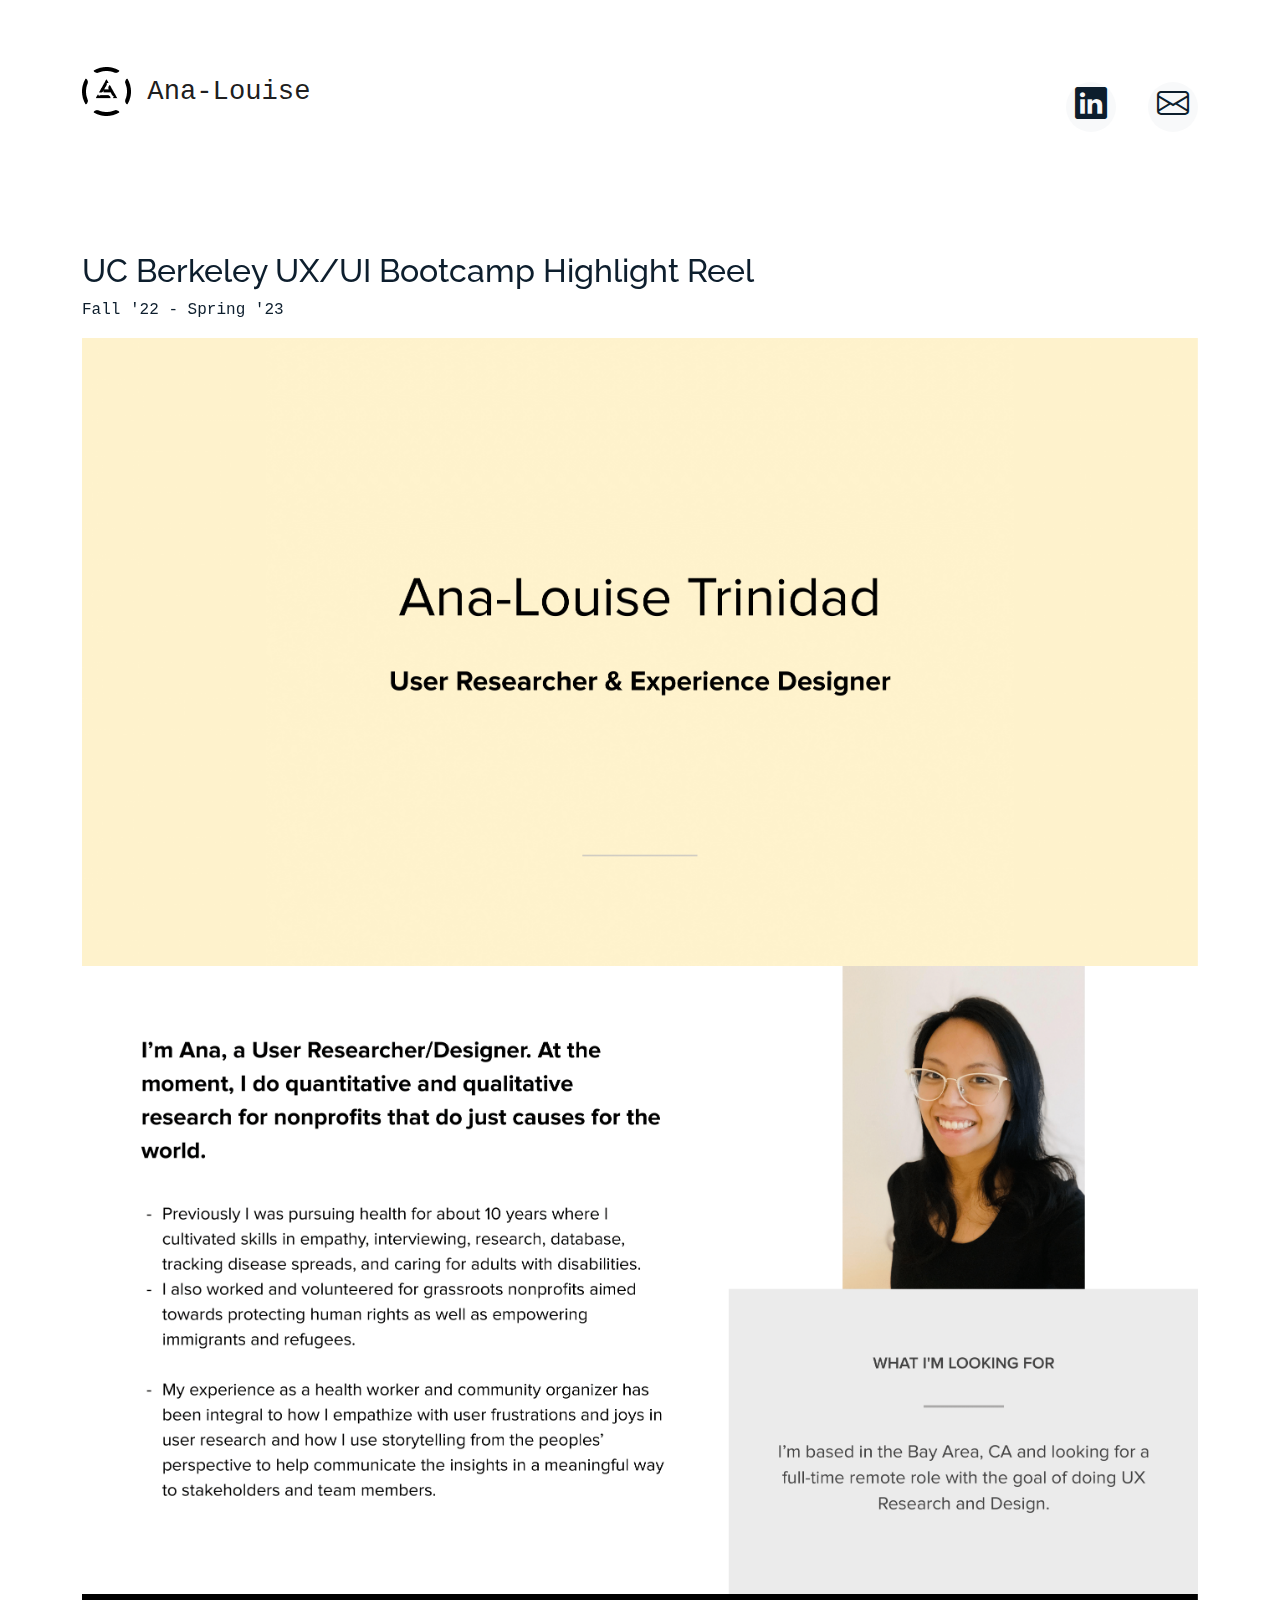
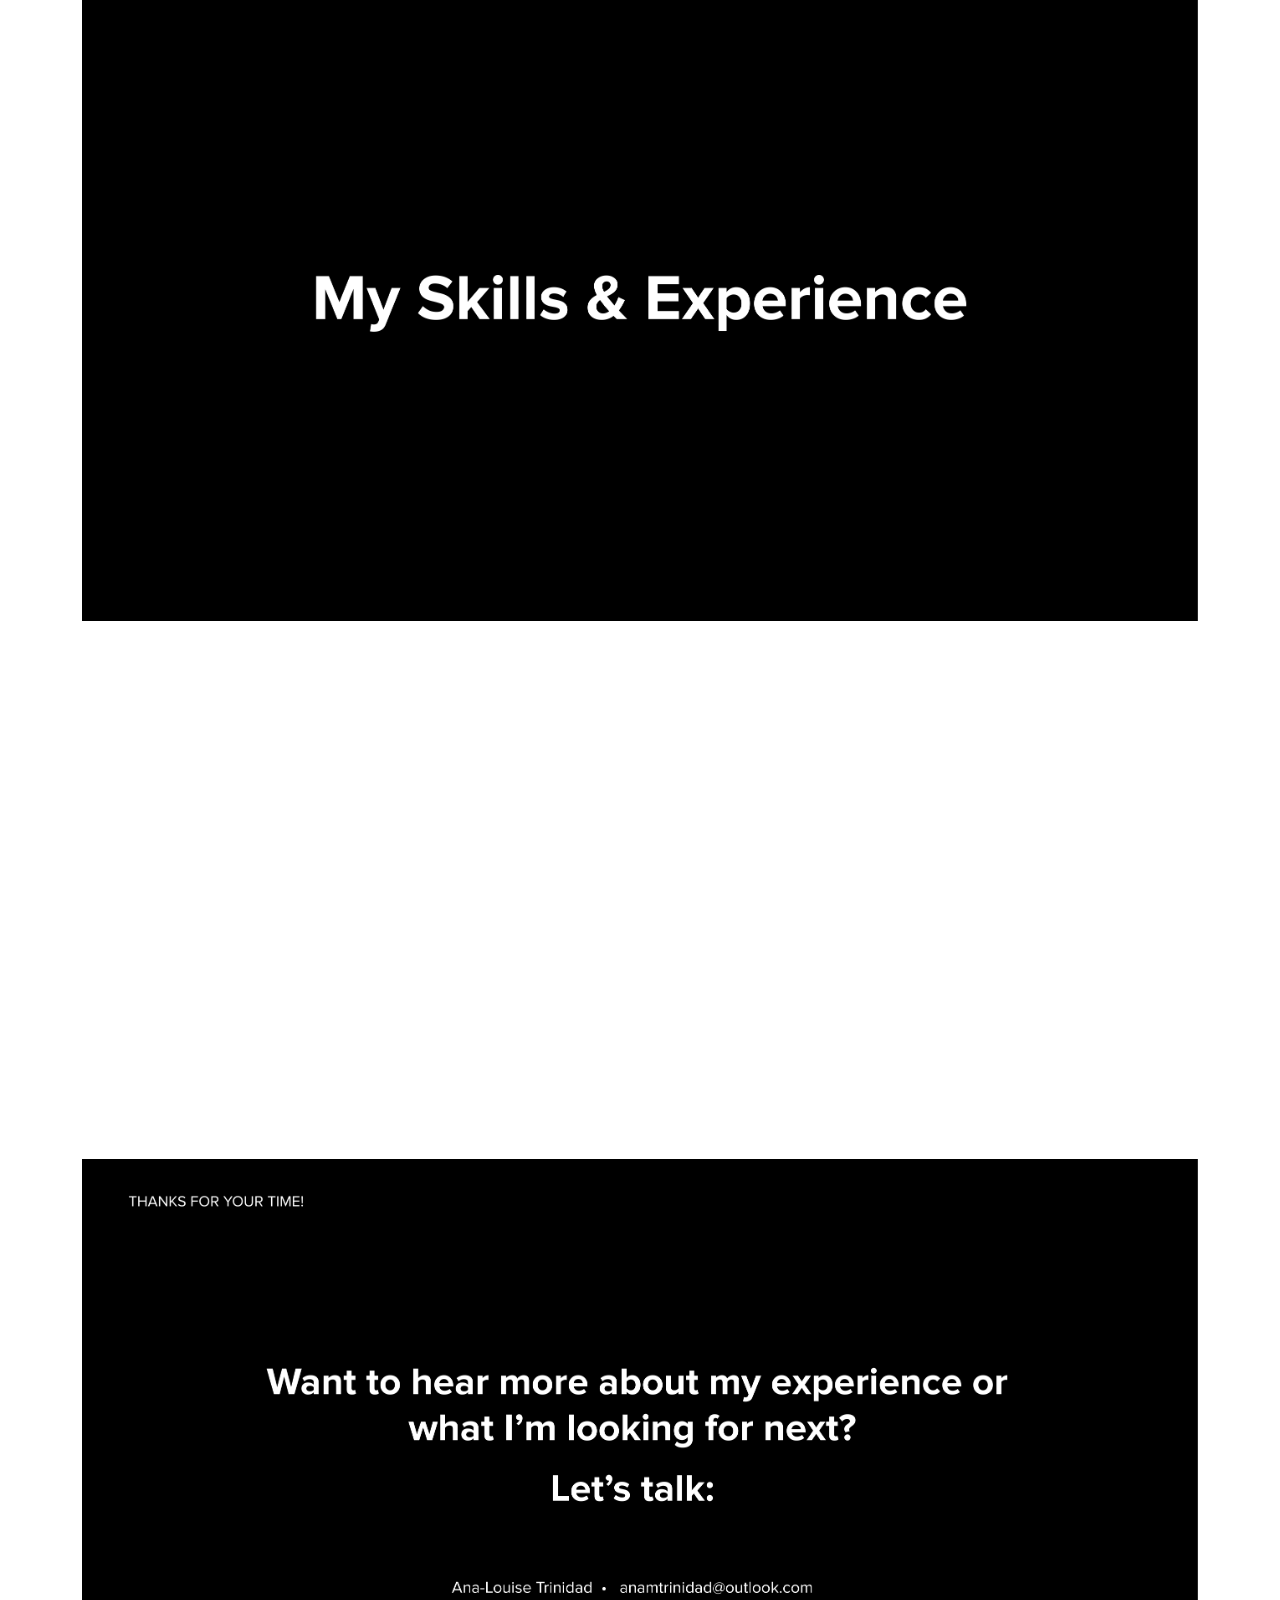
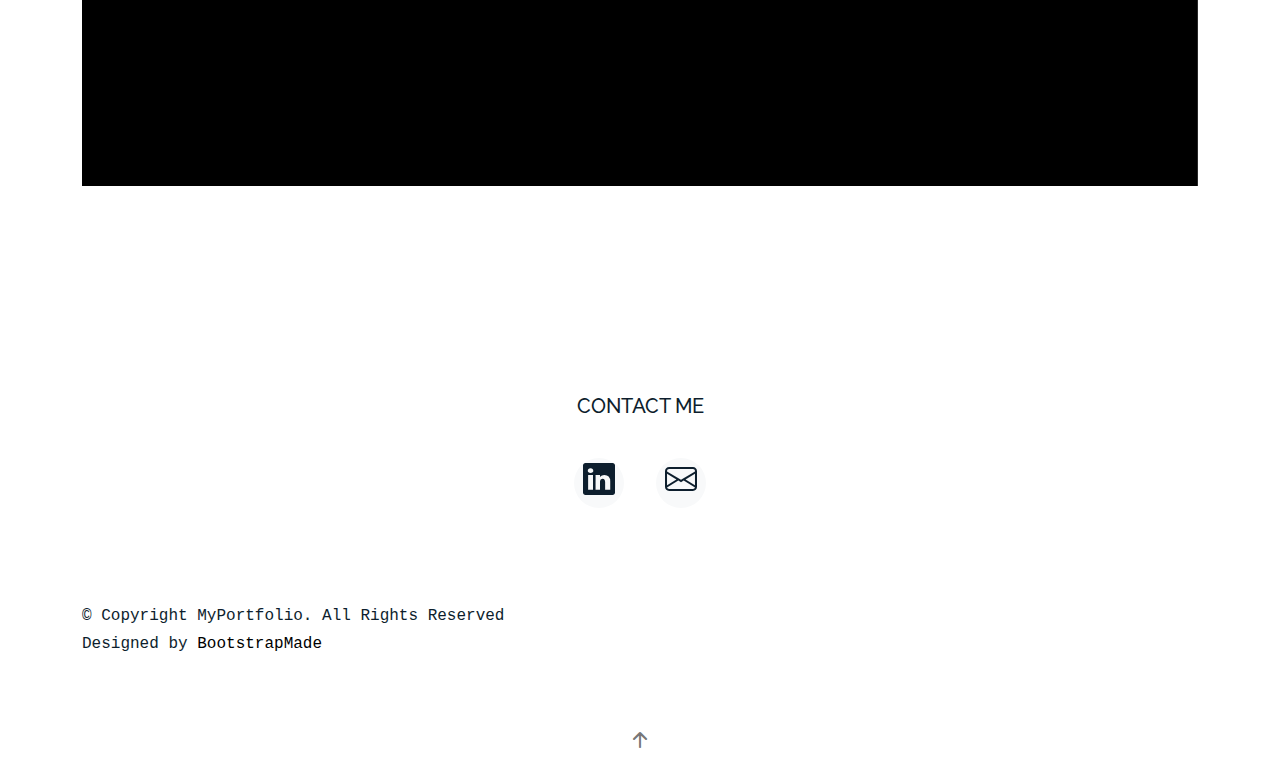
==== fps-cs-page.html @ 71c934a3 "added fps-cs-page" ====
<!DOCTYPE html>
<html lang="en">

<head>
  <meta charset="utf-8">
  <meta content="width=device-width, initial-scale=1.0" name="viewport">

  <title>UC Berkeley UX/UI Bootcamp Highlight Reel</title>
  <meta content="" name="description">
  <meta content="" name="keywords">

  <!-- Favicons -->
  <link href="assets/img/favicon.png" rel="icon">
  <link href="assets/img/apple-touch-icon.png" rel="apple-touch-icon">

  <!-- Google Fonts -->
  <link href="https://fonts.googleapis.com/css?family=https://fonts.googleapis.com/css?family=Inconsolata:400,500,600,700|Raleway:400,400i,500,500i,600,600i,700,700i" rel="stylesheet">

  <!-- Vendor CSS Files -->
  <link href="assets/vendor/aos/aos.css" rel="stylesheet">
  <link href="assets/vendor/bootstrap/css/bootstrap.min.css" rel="stylesheet">
  <link href="assets/vendor/bootstrap-icons/bootstrap-icons.css" rel="stylesheet">
  <link href="assets/vendor/swiper/swiper-bundle.min.css" rel="stylesheet">

  <!-- Template Main CSS File -->
  <link href="assets/css/style.css" rel="stylesheet">

  <!-- =======================================================
  * Template Name: MyPortfolio
  * Updated: Mar 10 2023 with Bootstrap v5.2.3
  * Template URL: https://bootstrapmade.com/myportfolio-bootstrap-portfolio-website-template/
  * Author: BootstrapMade.com
  * License: https://bootstrapmade.com/license/
  ======================================================== -->
</head>

<body>

  <!-- ======= Navbar ======= -->
  <main id="main">
  <nav class="navbar navbar-light custom-navbar">
    <div class="container">
      <a class="navbar-brand" href="index.html"><img src="./assets/img/logo.png" alt="Logo"> Ana-Louise</a>
      <div class="social d-flex justify-content-end">
        <a href="https://www.linkedin.com/in/ana-louise-trinidad/"><span class="bi bi-linkedin"></span></a>
        <a href="mailto:anamtrinidad@outlook.com"><span class="bi bi-envelope"></span></a>
      </div>
      </a>
    </div>
  </nav>
  
      <section class="section">
        <div class="container">
          <div class="row align-items-center">
            <div class="col-md-12" data-aos="fade-up">
              <h2>UC Berkeley UX/UI Bootcamp Highlight Reel</h2>
              <p>Fall '22 - Spring '23</p>
            </div>
          </div>
        </div>
  
        <div class="site-section pb-0">
          <div class="container">
            <div class="row align-items-center">
              <div class="col-md-12" data-aos="fade-up">
                <img src="./assets/img/Portfolio-ucb/[ Highlight Reel ] UX Portfolio-01.png" alt="Resume Page 1" class="img-fluid">
                <img src="./assets/img/Portfolio-ucb/[ Highlight Reel ] UX Portfolio-02.png" alt="Resume Page 2" class="img-fluid">
                <img src="./assets/img/Portfolio-ucb/[ Highlight Reel ] UX Portfolio-03.png" alt="Resume Page 3" class="img-fluid">

                <div class="site-section pb-0">
                    <div class="container">
                      <div class="row align-items-stretch">
                        <div class="col-md-8" data-aos="fade-up">
                          <img src="assets/img/img_1_big.jpg" alt="GIF Demo" class="img-fluid">
                        </div>
                        <div class="col-md-3 ml-auto" data-aos="fade-up" data-aos-delay="100">
                          <div class="sticky-content">
                            <h3 class="h3">Boxed Water</h3>
                            <p class="mb-4"><span class="text-muted">Design</span></p>
            
                            <div class="mb-5">
                              <p>Lorem ipsum dolor sit amet, consectetur adipisicing elit. Dolores illo, id recusandae molestias
                                illum unde pariatur, enim tempora.</p>
            
                            </div>
            
                            <h4 class="h4 mb-3">What I did</h4>
                            <ul class="list-unstyled list-line mb-5">
                              <li>Design</li>
                              <li>HTML5/CSS3</li>
                              <li>CMS</li>
                              <li>Logo</li>
                            </ul>
            
                            <p><a href="#" class="readmore">Visit Website</a></p>
                          </div>
                        </div>
                      </div>
                    </div>

                <img src="./assets/img/Portfolio-ucb/[ Highlight Reel ] UX Portfolio-25.png" alt="Resume Page 25" class="img-fluid">
              </div>

            </div>
          </div>
      </section>

      <!--CONTACT SECTION-->
      <footer>
        <section id="contact">
  
          <div class="contact-header">
            <h5>CONTACT ME</h5>
          </div>
          <div class="social d-flex justify-content-center">
            <a href="https://www.linkedin.com/in/ana-louise-trinidad/"><span class="bi bi-linkedin"></span></a>
            <a href="mailto:anamtrinidad@outlook.com"><span class="bi bi-envelope"></span></a>
          </div>
  
         </section>
         </footer>

<!-- ======= Footer ======= -->
<footer class="footer" role="contentinfo">
  <div class="container">
    <div class="row">
      <div class="col-sm-6">
        <p class="mb-1">&copy; Copyright MyPortfolio. All Rights Reserved</p>
        <div class="credits">
          <!--
          All the links in the footer should remain intact.
          You can delete the links only if you purchased the pro version.
          Licensing information: https://bootstrapmade.com/license/
          Purchase the pro version with working PHP/AJAX contact form: https://bootstrapmade.com/buy/?theme=MyPortfolio
        -->
          Designed by <a href="https://bootstrapmade.com/">BootstrapMade</a>
        </div>
      </div>
    </div>
  </div>
</footer>

<a href="#" class="back-to-top d-flex align-items-center justify-content-center"><i class="bi bi-arrow-up-short"></i></a>

  <!-- Vendor JS Files -->
  <script src="assets/vendor/aos/aos.js"></script>
  <script src="assets/vendor/bootstrap/js/bootstrap.bundle.min.js"></script>
  <script src="assets/vendor/isotope-layout/isotope.pkgd.min.js"></script>
  <script src="assets/vendor/swiper/swiper-bundle.min.js"></script>
  <script src="assets/vendor/php-email-form/validate.js"></script>

  <!-- Template Main JS File -->
  <script src="assets/js/main.js"></script>
</body>

</html>
---- assets/css/style.css ----
/**
* Template Name: MyPortfolio
* Updated: Mar 10 2023 with Bootstrap v5.2.3
* Template URL: https://bootstrapmade.com/myportfolio-bootstrap-portfolio-website-template/
* Author: BootstrapMade.com
* License: https://bootstrapmade.com/license/
*/

/*--------------------------------------------------------------
# General
--------------------------------------------------------------*/
body {
  font-family: "Inconsolata", monospace;
  color: #0d1e2d;
}

a {
  color: #777;
  text-decoration: none;
}

a:hover {
  color: #000;
}

button {
  border: #ABB0B8 solid 2px;
  padding: 0.5rem 1rem;
}

button:hover {
  color: #fff;
  background-color: darkgrey;
  transition: 0.3s;
}

h1,
h2,
h3,
h4,
h5,
h6,
.font-heading {
  font-family: "Raleway", sans-serif;
}

img {
  max-width: 100%;
  height: auto;
}

#profile-photo {
  border-radius: 100%;
  width: auto;
  text-align: center;
  padding: 2rem;
}

.section {
  padding: 7rem 0;
}

.filters a {
  text-decoration: none;
  color: #000;
  display: inline-block;
  padding-left: 10px;
  padding-right: 10px;
  position: relative;
}

.filters a:hover,
.filters a:focus,
.filters a:active {
  text-decoration: none;
}

.filters a:hover:before {
  content: "";
  position: absolute;
  left: 10px;
  right: 10px;
  bottom: 0;
  height: 1px;
  background-color: #000;
}

.filters a.active {
  color: #000;
}

.filters a.active:before {
  content: "";
  position: absolute;
  left: 10px;
  right: 10px;
  bottom: 0;
  height: 1px;
  background-color: #000;
}

.item {
  border: none;
  margin-bottom: 30px;
}

.item .item-wrap {
  display: block;
  position: relative;
  overflow: hidden;
}

.item .item-wrap:after {
  z-index: 2;
  position: absolute;
  content: "";
  top: 0;
  left: 0;
  right: 0;
  bottom: 0;
  background: rgba(0, 0, 0, 0.4);
  visibility: hidden;
  opacity: 0;
  transition: 0.3s all ease-in-out;
}

.item .item-wrap img {
  transition: 0.3s transform ease;
  transform: scale(1);
}

.item .item-wrap>.work-info {
  position: absolute;
  top: 50%;
  width: 100%;
  text-align: center;
  z-index: 3;
  transform: translateY(-50%);
  color: #fff;
  opacity: 0;
  visibility: hidden;
  margin-top: 20px;
  transition: 0.3s all ease;
}

.item .item-wrap>.work-info h3 {
  font-size: 20px;
  margin-bottom: 0;
}

.item .item-wrap>.work-info span {
  font-size: 14px;
  text-transform: uppercase;
  letter-spacing: 0.2rem;
}

.item .item-wrap:hover {
  text-decoration: none;
}

.item .item-wrap:hover img {
  transform: scale(1.05);
}

.item .item-wrap:hover:after {
  opacity: 1;
  visibility: visible;
}

.item .item-wrap:hover .work-info {
  margin-top: 0px;
  opacity: 1;
  visibility: visible;
}

.testimonial-wrap {
  padding: 50px 50px 80px 50px;
  background: #eceff2;
}

.testimonial-wrap .testimonial {
  text-align: center;
  max-width: 500px;
  margin: 0 auto;
}

.testimonial-wrap .testimonial img {
  border-radius: 50%;
  width: 120px;
  margin: 0 auto 30px auto;
}

.testimonial-wrap .testimonial blockquote p {
  font-size: 20px;
}

.h3 {
  font-size: 20px;
}

.h4 {
  font-size: 16px;
}

.heading {
  font-size: 28px;
}

.readmore {
  display: inline-block;
  border: 1px solid #000;
  padding: 10px 15px;
  font-size: 12px;
  text-transform: uppercase;
  color: #000;
  transition: 0.2s all ease;
  font-weight: 700;
}

.readmore:active,
.readmore:focus,
.readmore:hover {
  outline: none;
}

.readmore:hover {
  color: #fff;
  text-decoration: none;
  background: #000;
}

.testimonials-slider .swiper-pagination {
  margin-top: -60px;
  position: relative;
}

.testimonials-slider .swiper-pagination .swiper-pagination-bullet {
  width: 12px;
  height: 12px;
  background-color: rgba(13, 30, 45, 0.3);
  opacity: 1;
}

.testimonials-slider .swiper-pagination .swiper-pagination-bullet-active {
  background-color: rgba(13, 30, 45, 0.6);
}

.sticky-content {
  position: sticky;
  position: -webkit-sticky;
  top: 0;
  /* required */
}

.list-line li {
  margin-bottom: 10px;
  position: relative;
  padding-left: 30px;
}

.list-line li:before {
  content: "";
  position: absolute;
  left: 0;
  top: 0.7rem;
  width: 10px;
  height: 2px;
  background: #000;
}

.form-control {
  border-radius: 0;
  background: #f8f9fa;
  border: 1px solid transparent;
  padding-top: 10px !important;
  padding-bottom: 10px !important;
}

.form-control:active,
.form-control:focus {
  background: #eff1f4;
  outline: none;
  box-shadow: none;
  border: 1px solid transparent;
}

.custom-progress {
  height: 7px;
  border-radius: 0;
}

.custom-progress .progress-bar {
  background: #000;
}

/* Services */
.services i {
  font-size: 40px;
}

.services h4 {
  padding-top: 10px;
}

/* Contact Form */
.php-email-form .error-message {
  display: none;
  color: #fff;
  background: #ed3c0d;
  text-align: left;
  padding: 15px;
  font-weight: 600;
}

.php-email-form .error-message br+br {
  margin-top: 25px;
}

.php-email-form .sent-message {
  display: none;
  color: #fff;
  background: #18d26e;
  text-align: center;
  padding: 15px;
  font-weight: 600;
}

.php-email-form .loading {
  display: none;
  background: #fff;
  text-align: center;
  padding: 15px;
}

.php-email-form .loading:before {
  content: "";
  display: inline-block;
  border-radius: 50%;
  width: 24px;
  height: 24px;
  margin: 0 10px -6px 0;
  border: 3px solid #18d26e;
  border-top-color: #eee;
  animation: animate-loading 1s linear infinite;
}

@keyframes animate-loading {
  0% {
    transform: rotate(0deg);
  }

  100% {
    transform: rotate(360deg);
  }
}

/*--------------------------------------------------------------
# Header
--------------------------------------------------------------*/
/* Custom Navmenu */
.custom-navmenu {
  background: #0d1e2d;
}

.custom-navmenu .custom-menu,
.custom-navmenu .custom-menu li {
  padding: 0;
  margin: 0;
  list-style: none;
}

.custom-navmenu .custom-menu li {
  margin-bottom: 0;
  font-size: 20px;
}

.custom-navmenu .custom-menu li a {
  color: #fff;
  padding: 10px 0 !important;
}

.custom-navmenu .custom-menu li a:hover {
  text-decoration: none;
}

.custom-navmenu .custom-menu li.active a {
  text-decoration: underline;
}

.custom-navmenu h3 {
  font-size: 20px;
  color: #fff;
}

.custom-navmenu p {
  color: rgba(255, 255, 255, 0.6);
}

.custom-navmenu a {
  color: rgba(255, 255, 255, 0.7);
}

.custom-navmenu a:hover {
  color: #fff;
}

/* Custom Navbar */
.custom-navbar {
  padding-top: 50px;
  width: 100%;
}

@media (max-width: 780px) {
  .custom-navbar>.container {
    padding-right: 0;
    padding-left: 0;
  }
}

.custom-navbar .navbar-brand {
  font-size: 1.7rem;
}

/* Burger */
.burger {
  width: 28px;
  height: 32px;
  cursor: pointer;
  position: relative;
}

.burger:before,
.burger span,
.burger:after {
  width: 100%;
  height: 2px;
  display: block;
  background: #000;
  border-radius: 2px;
  position: absolute;
  opacity: 1;
}

.burger:before,
.burger:after {
  transition: top 0.35s cubic-bezier(0.23, 1, 0.32, 1), transform 0.35s cubic-bezier(0.23, 1, 0.32, 1), opacity 0.35s cubic-bezier(0.23, 1, 0.32, 1), background-color 1.15s cubic-bezier(0.86, 0, 0.07, 1);
  -webkit-transition: top 0.35s cubic-bezier(0.23, 1, 0.32, 1), -webkit-transform 0.35s cubic-bezier(0.23, 1, 0.32, 1), opacity 0.35s cubic-bezier(0.23, 1, 0.32, 1), background-color 1.15s cubic-bezier(0.86, 0, 0.07, 1);
  content: "";
}

.burger:before {
  top: 4px;
}

.burger span {
  top: 15px;
}

.burger:after {
  top: 26px;
}

/* Hover */
.burger:hover:before {
  top: 7px;
}

.burger:hover:after {
  top: 23px;
}

/* Click */
.burger.active span {
  opacity: 0;
}

.burger.active:before,
.burger.active:after {
  top: 40%;
}

.burger.active:before {
  transform: rotate(45deg);
}

.burger.active:after {
  transform: rotate(-45deg);
}

.burger:focus {
  outline: none;
}

/*--------------------------------------------------------------
# Footer
--------------------------------------------------------------*/
.footer {
  padding: 0 0 4rem 0;
}

.footer a {
  color: #000;
}

#contact {
  padding: 6rem 0;
}

.contact-header {
  display: flex;
  justify-content: center;
}

.social {
  gap: 2rem;
  padding-top: 2rem;
  font-size: x-large;
}

.social a {
  display: inline-block;
  width: 50px;
  height: 50px;
  border-radius: 50%;
  background: #f8f9fa;
  position: relative;
  text-align: center;
  color: #0d1e2d;
}

.social a span {
  display: inline-block;
  left: 50%;
  position: absolute;
  top: 50%;
  transform: translate(-50%, -50%);
}

.social a:hover {
  color: #fff;
  background-color: #0d1e2d;
  transition: 0.3s;
}

.bi {
  font-size: xx-large;
}
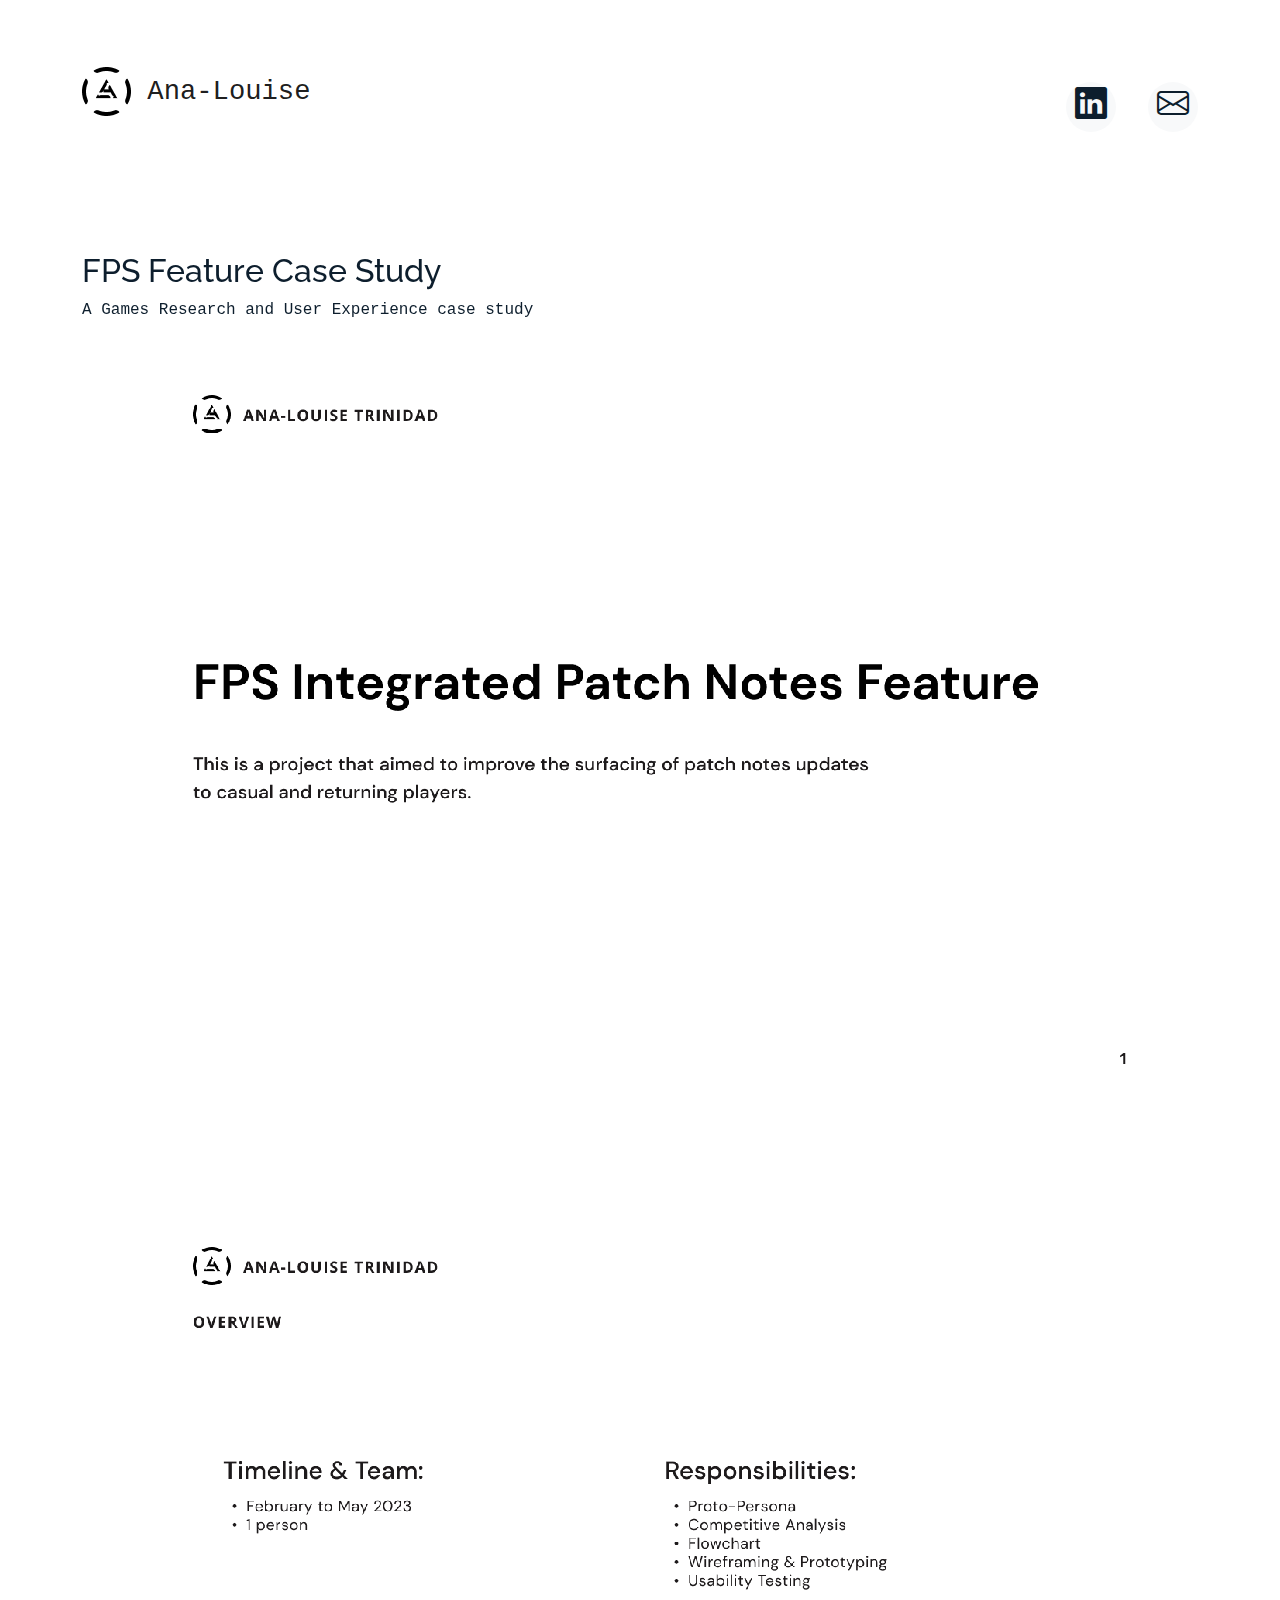
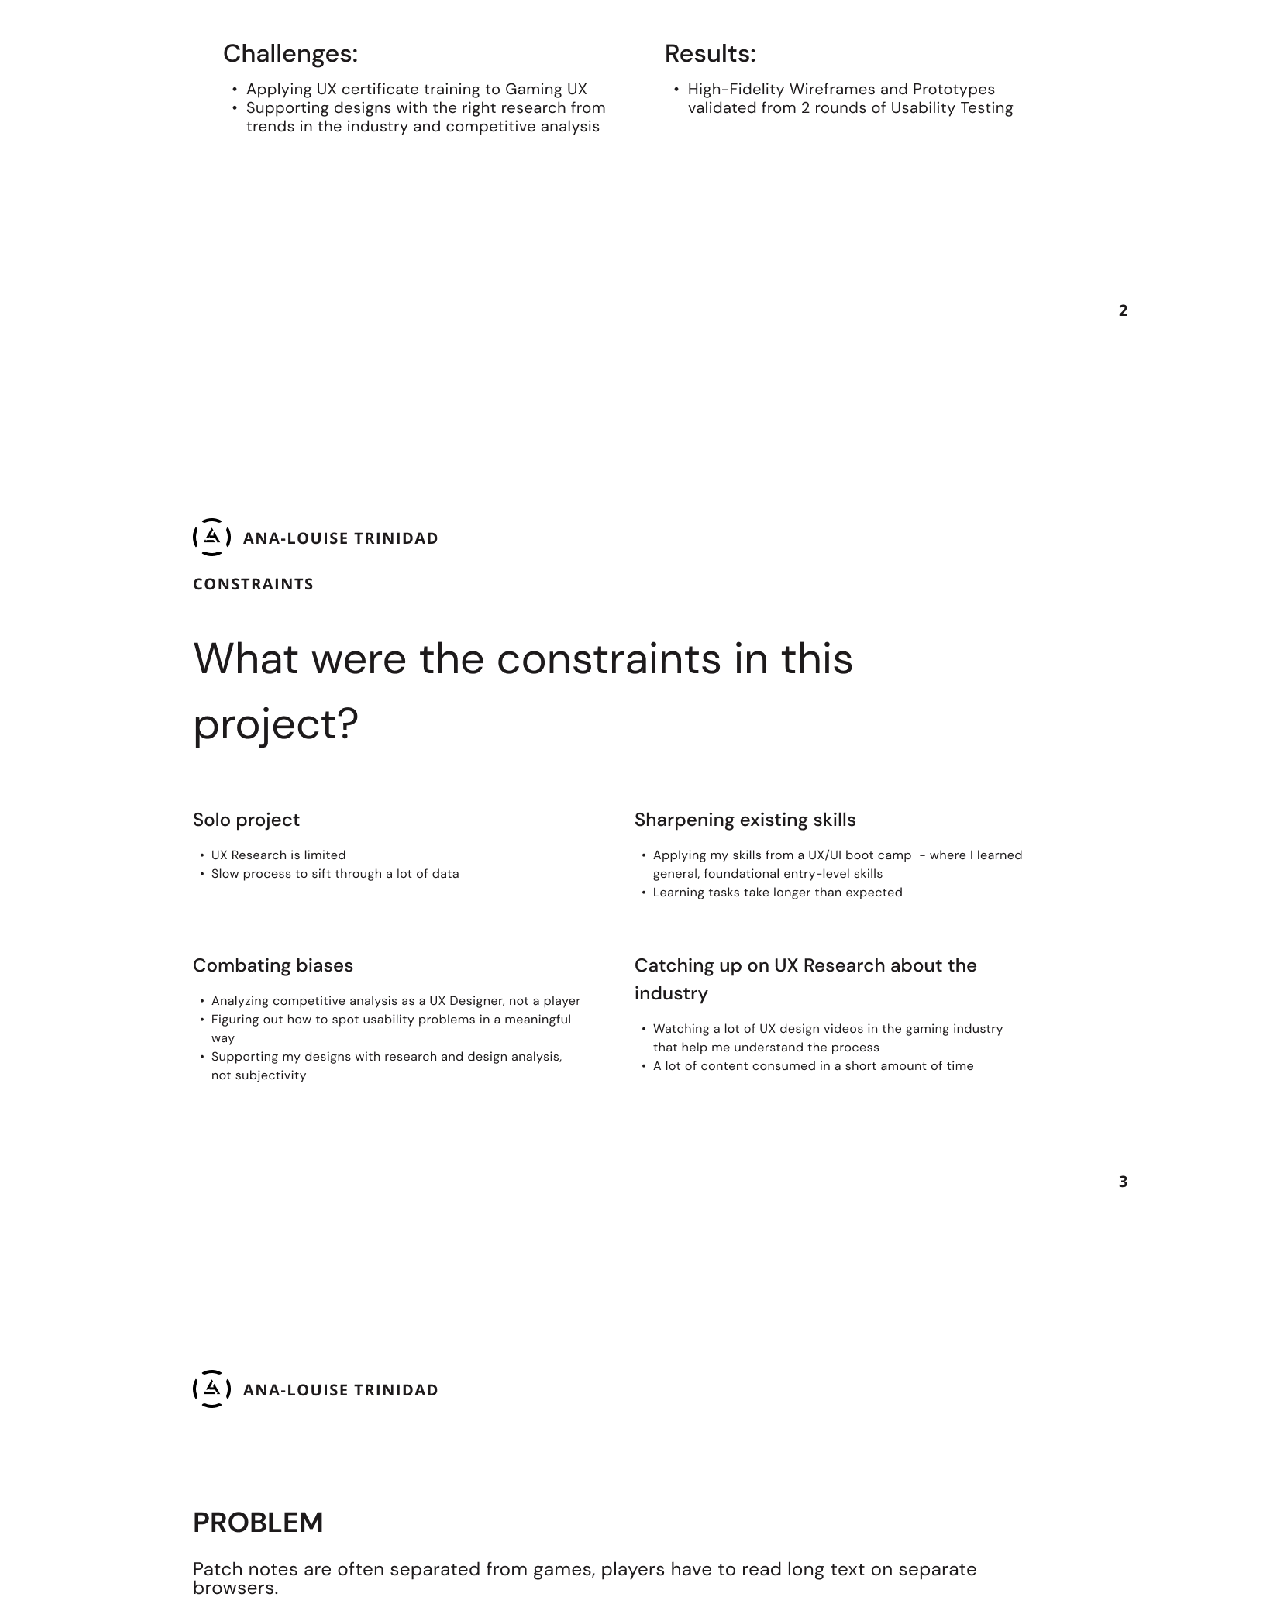
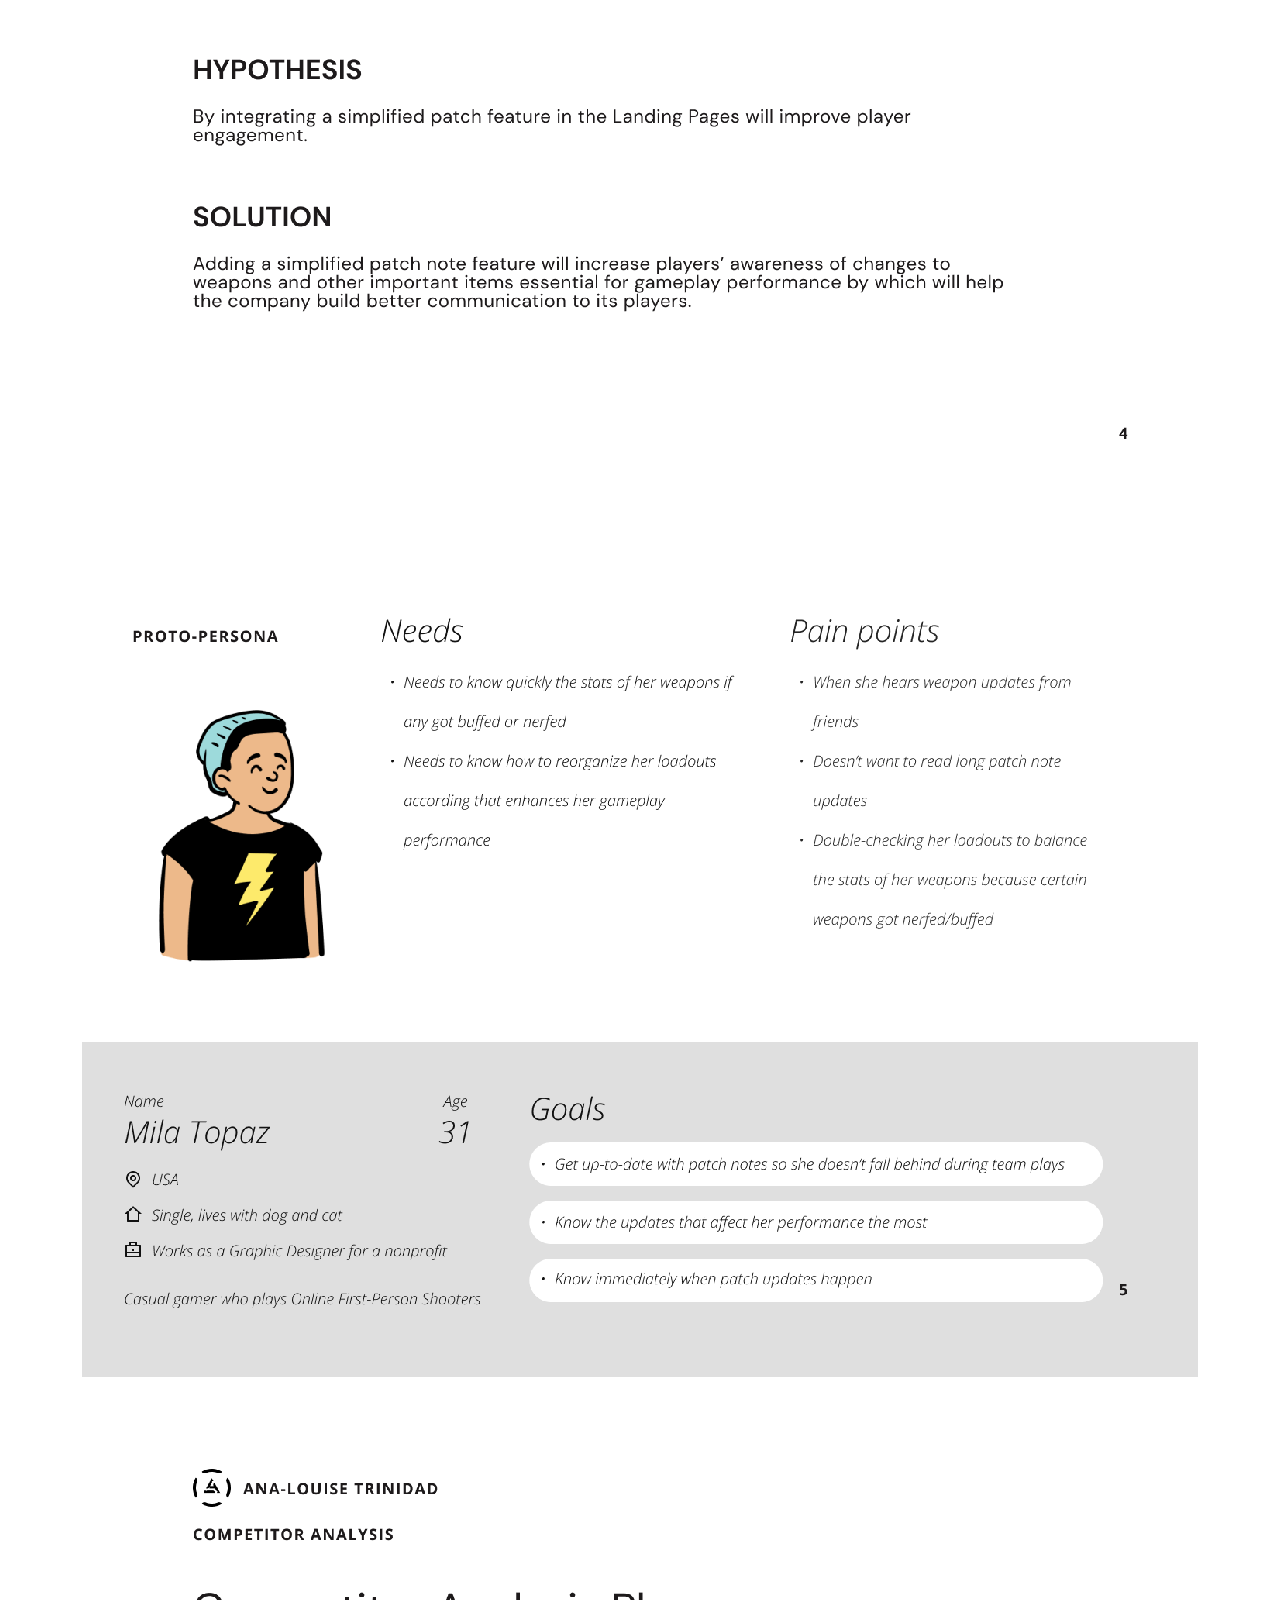
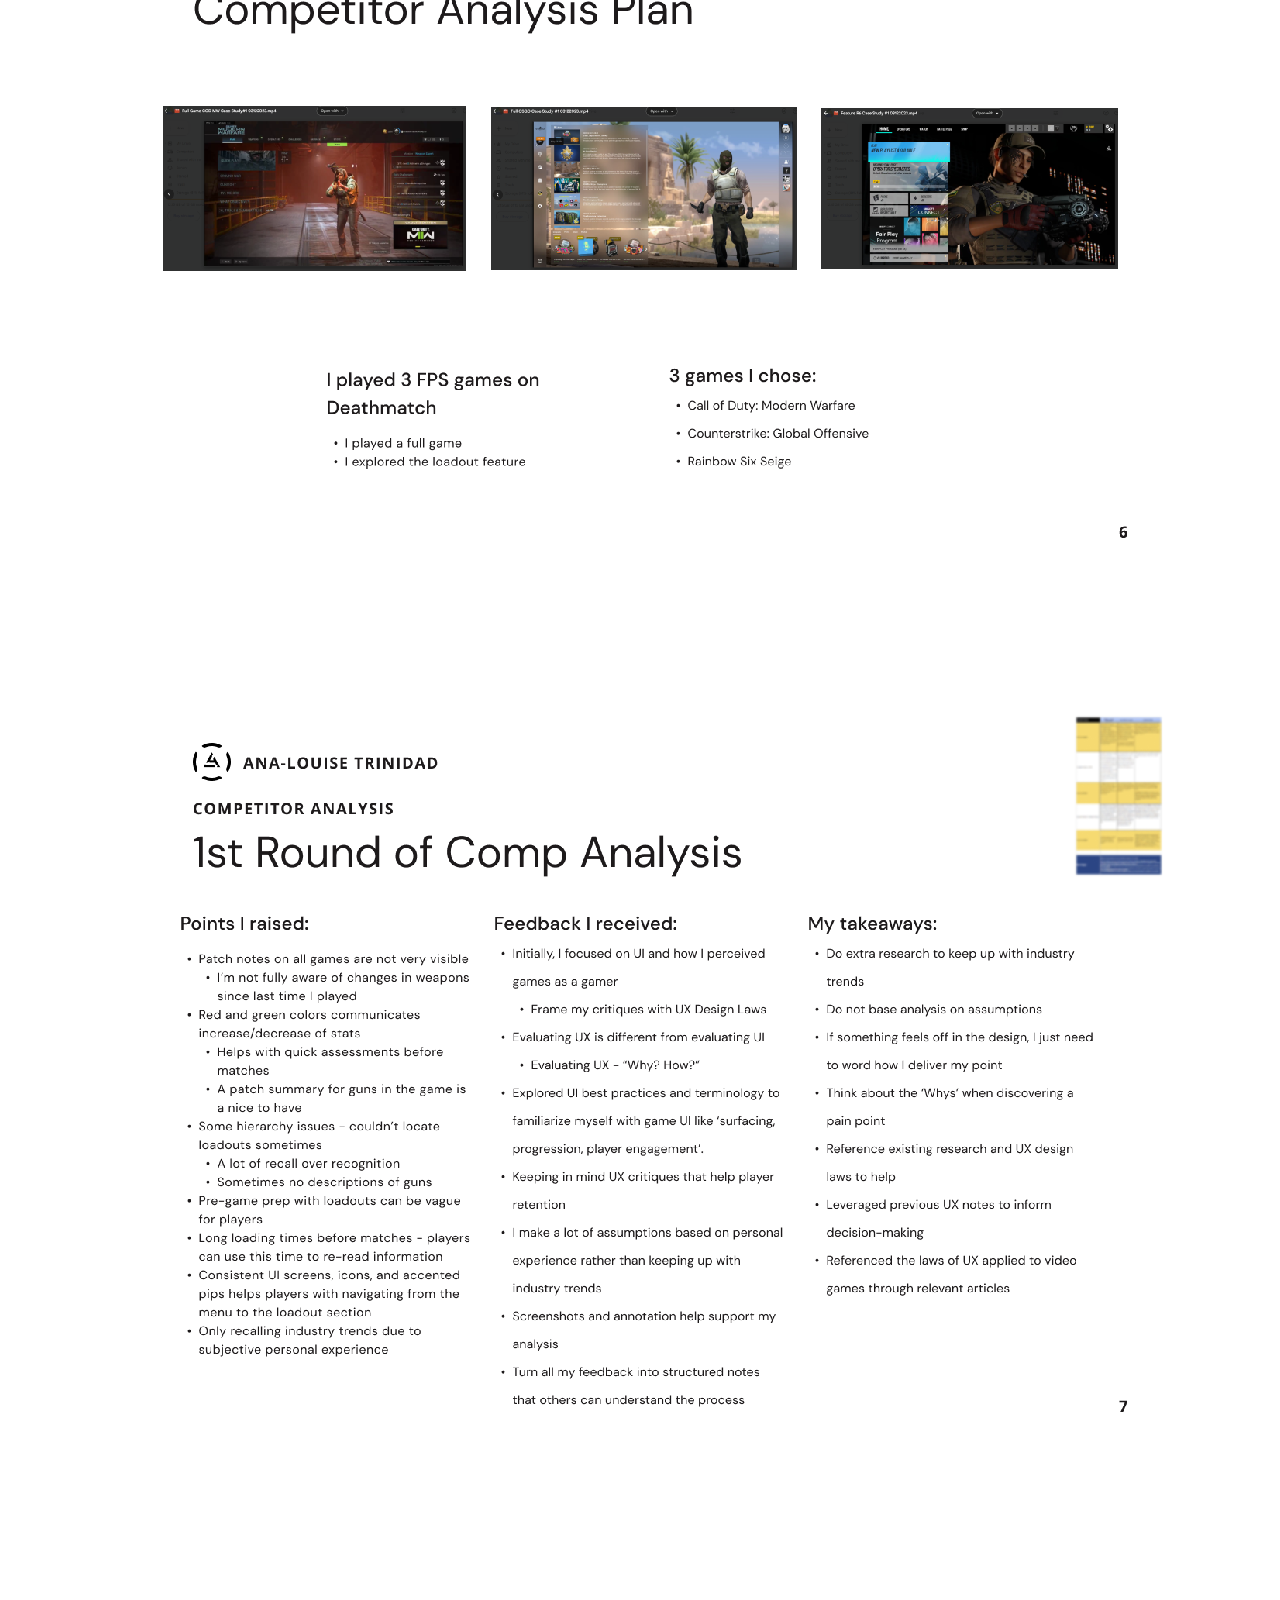
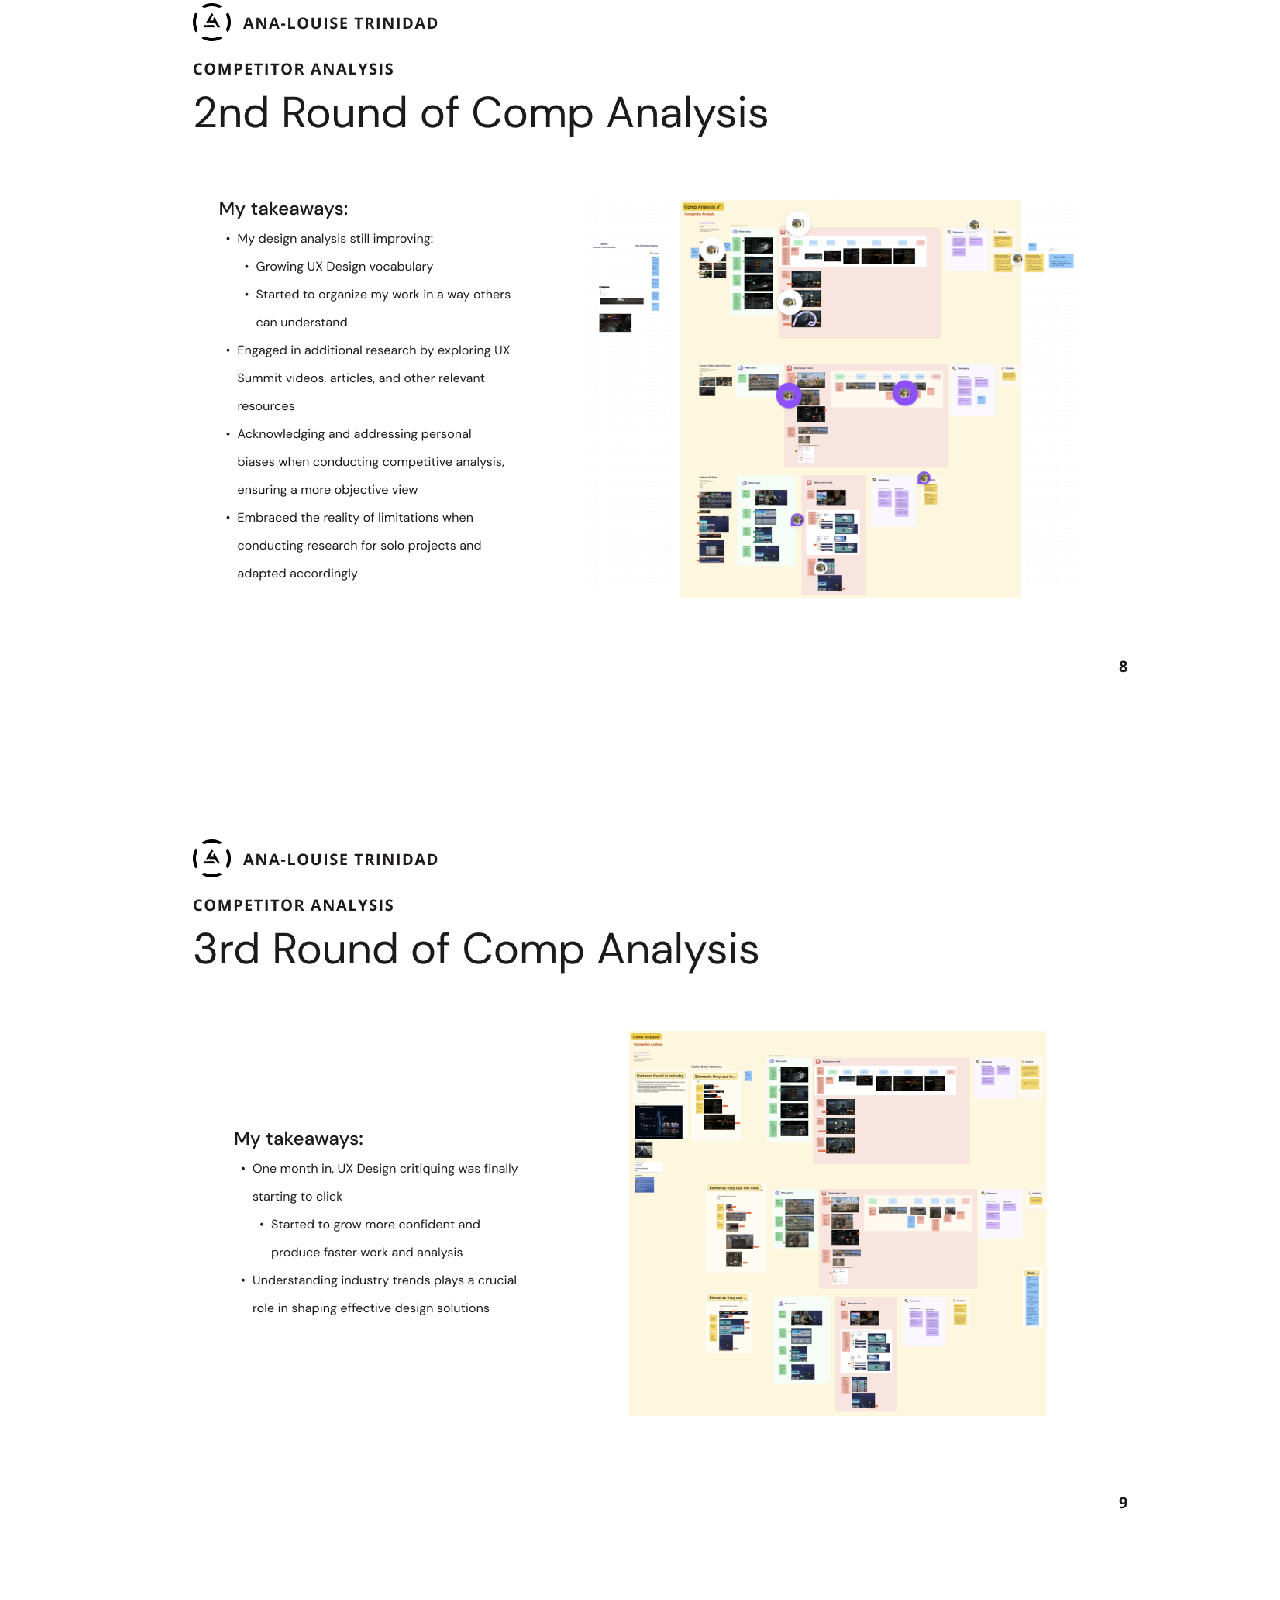
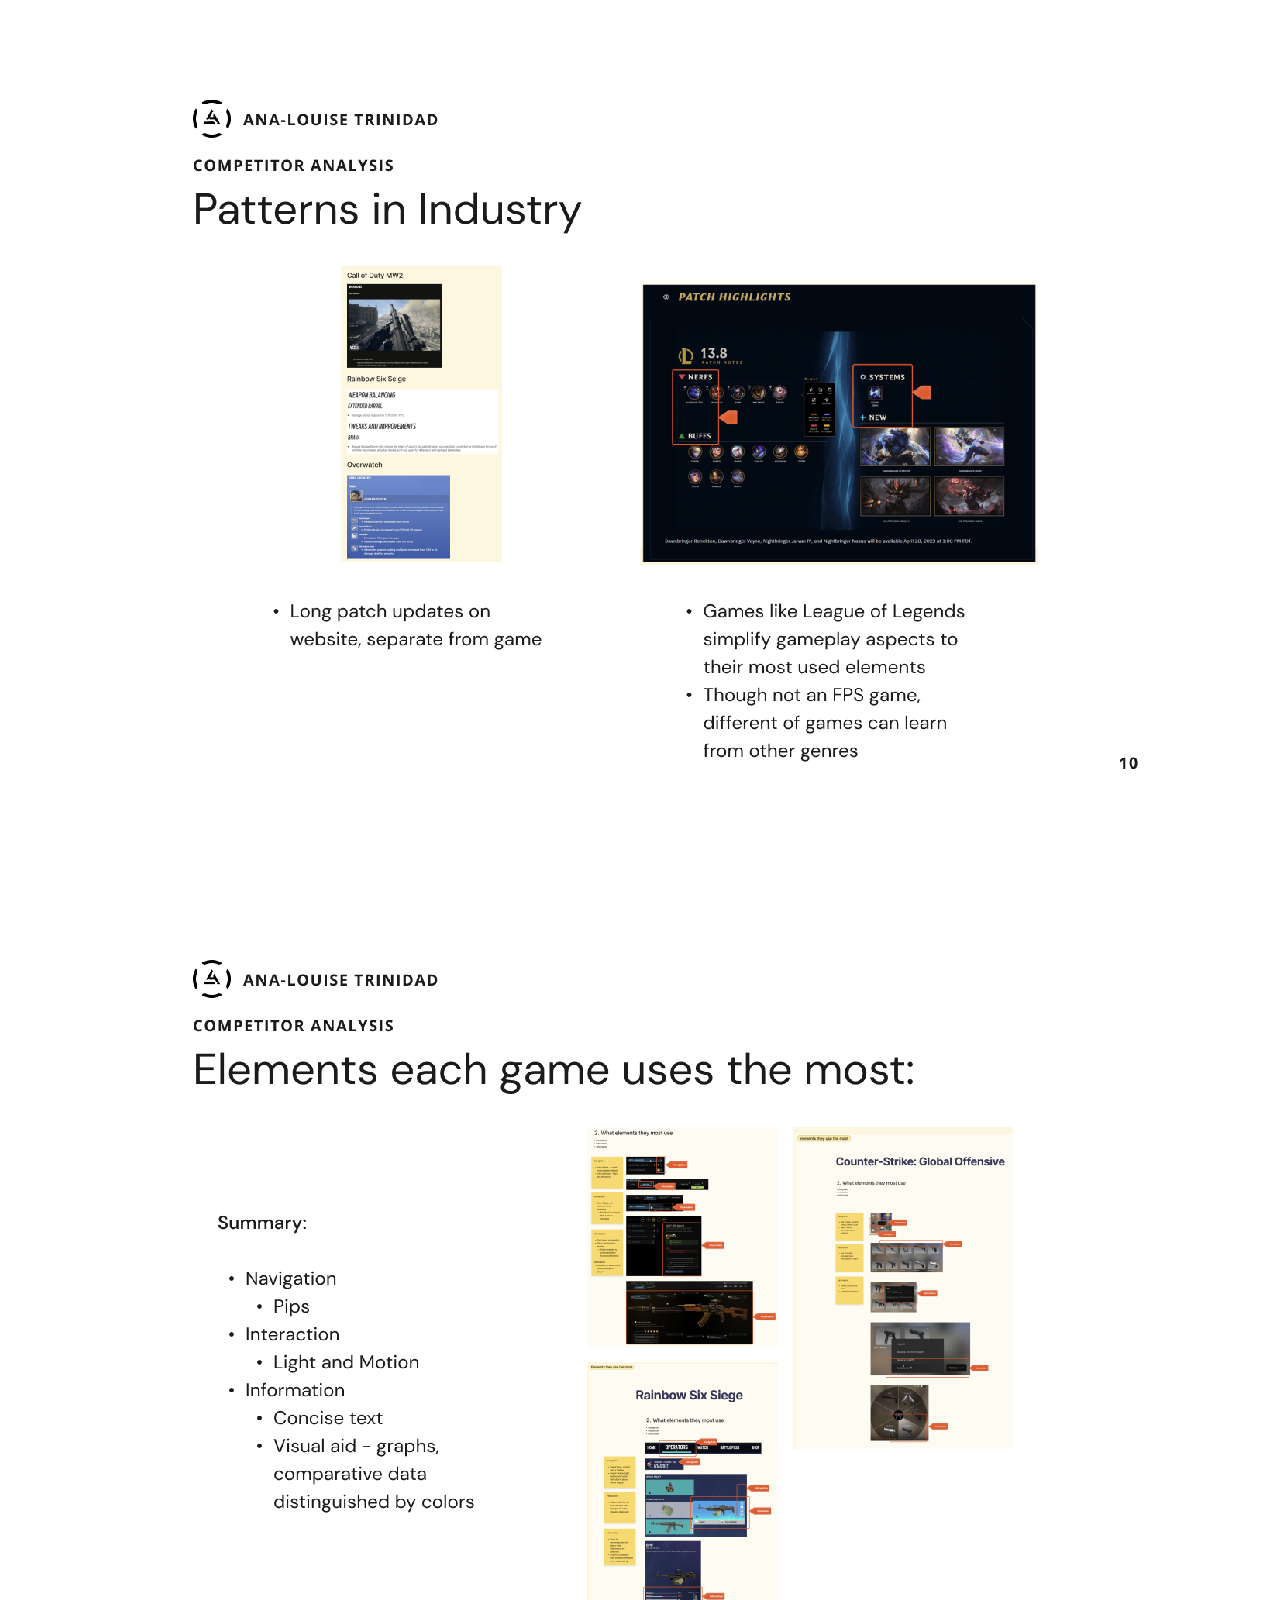
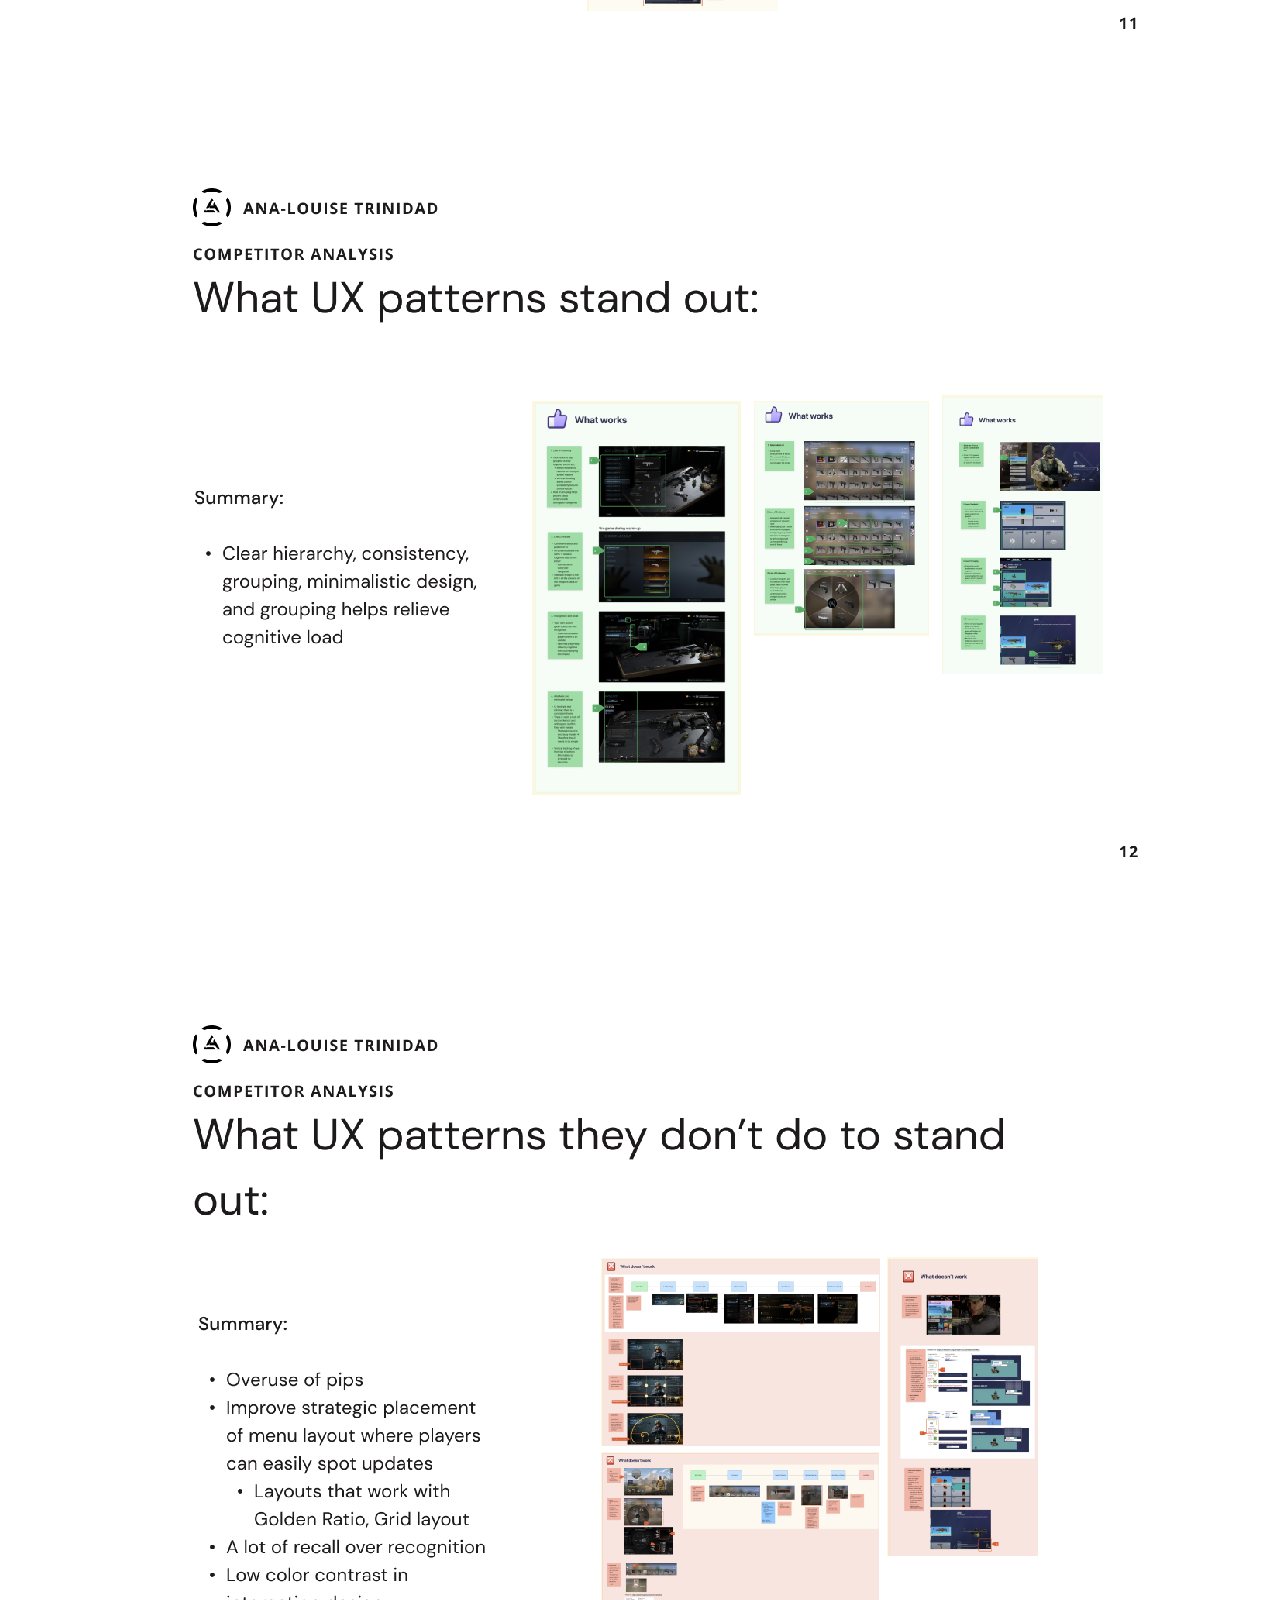
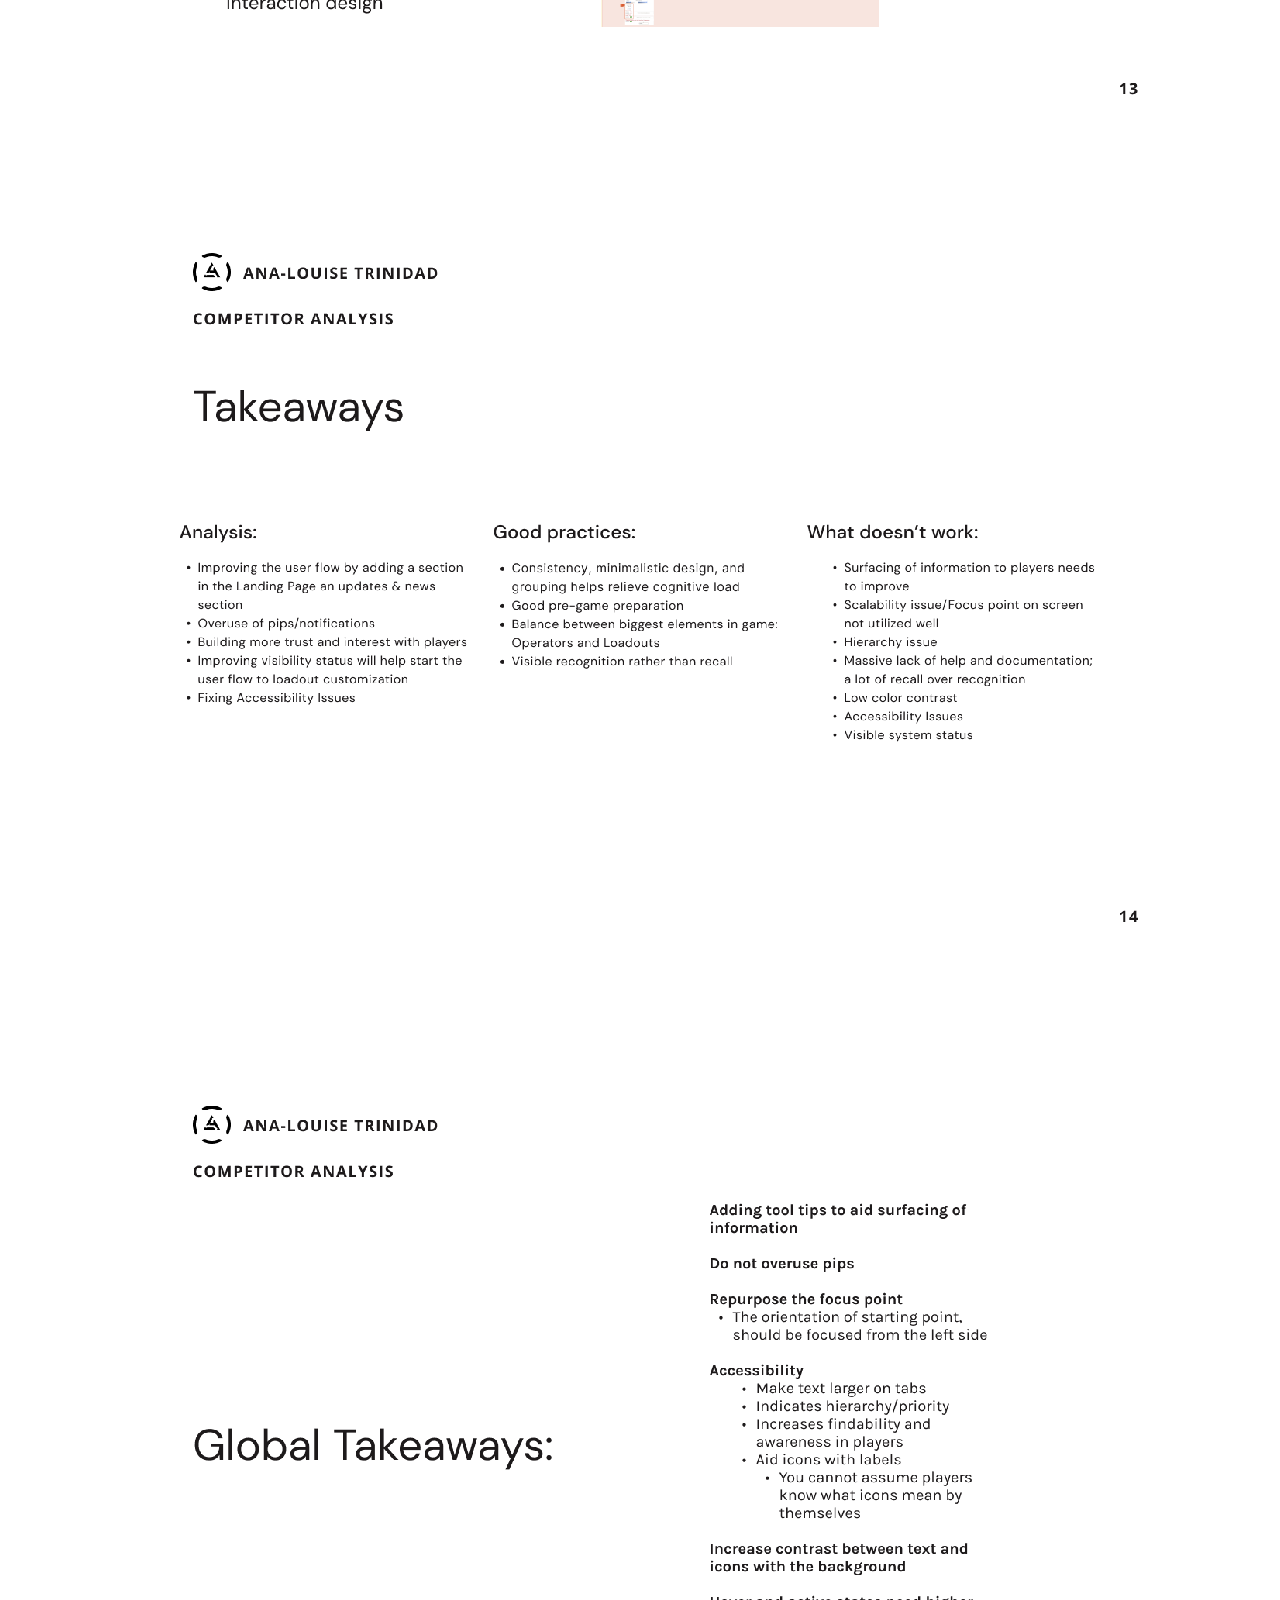
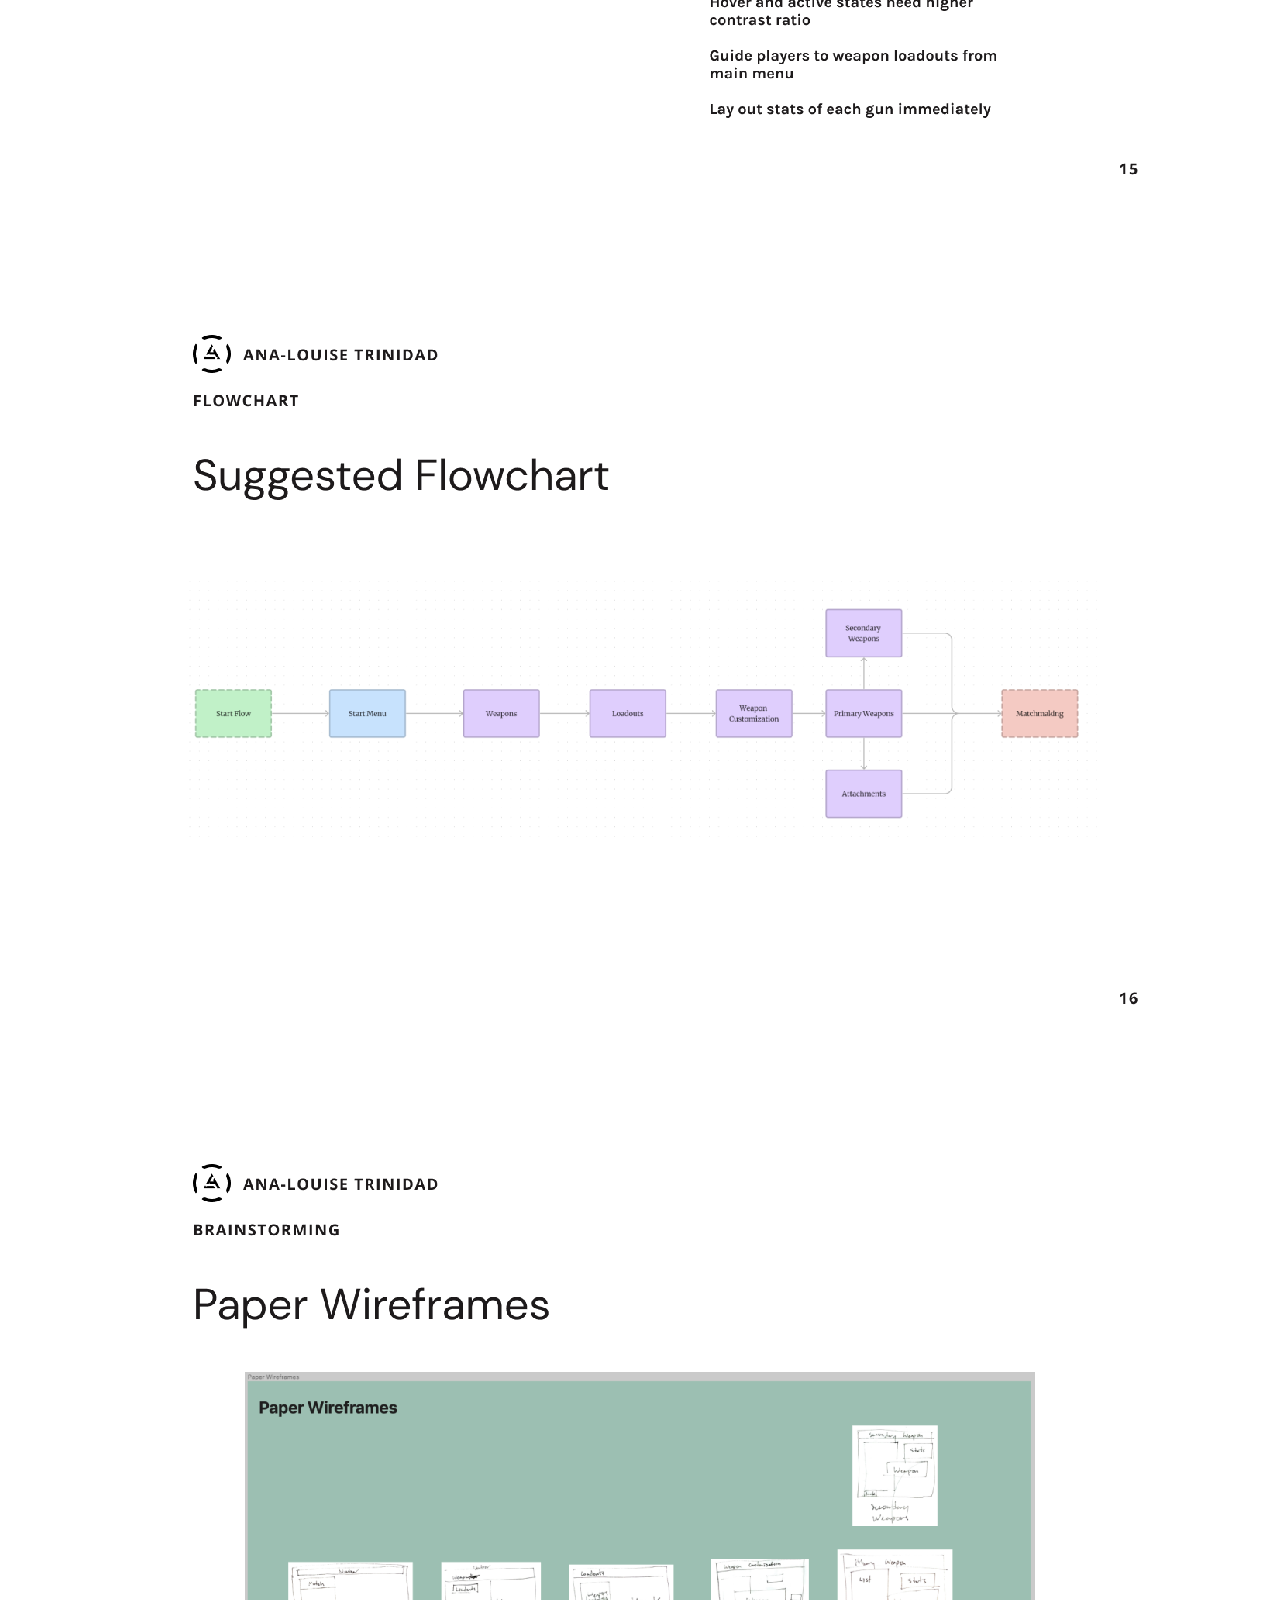
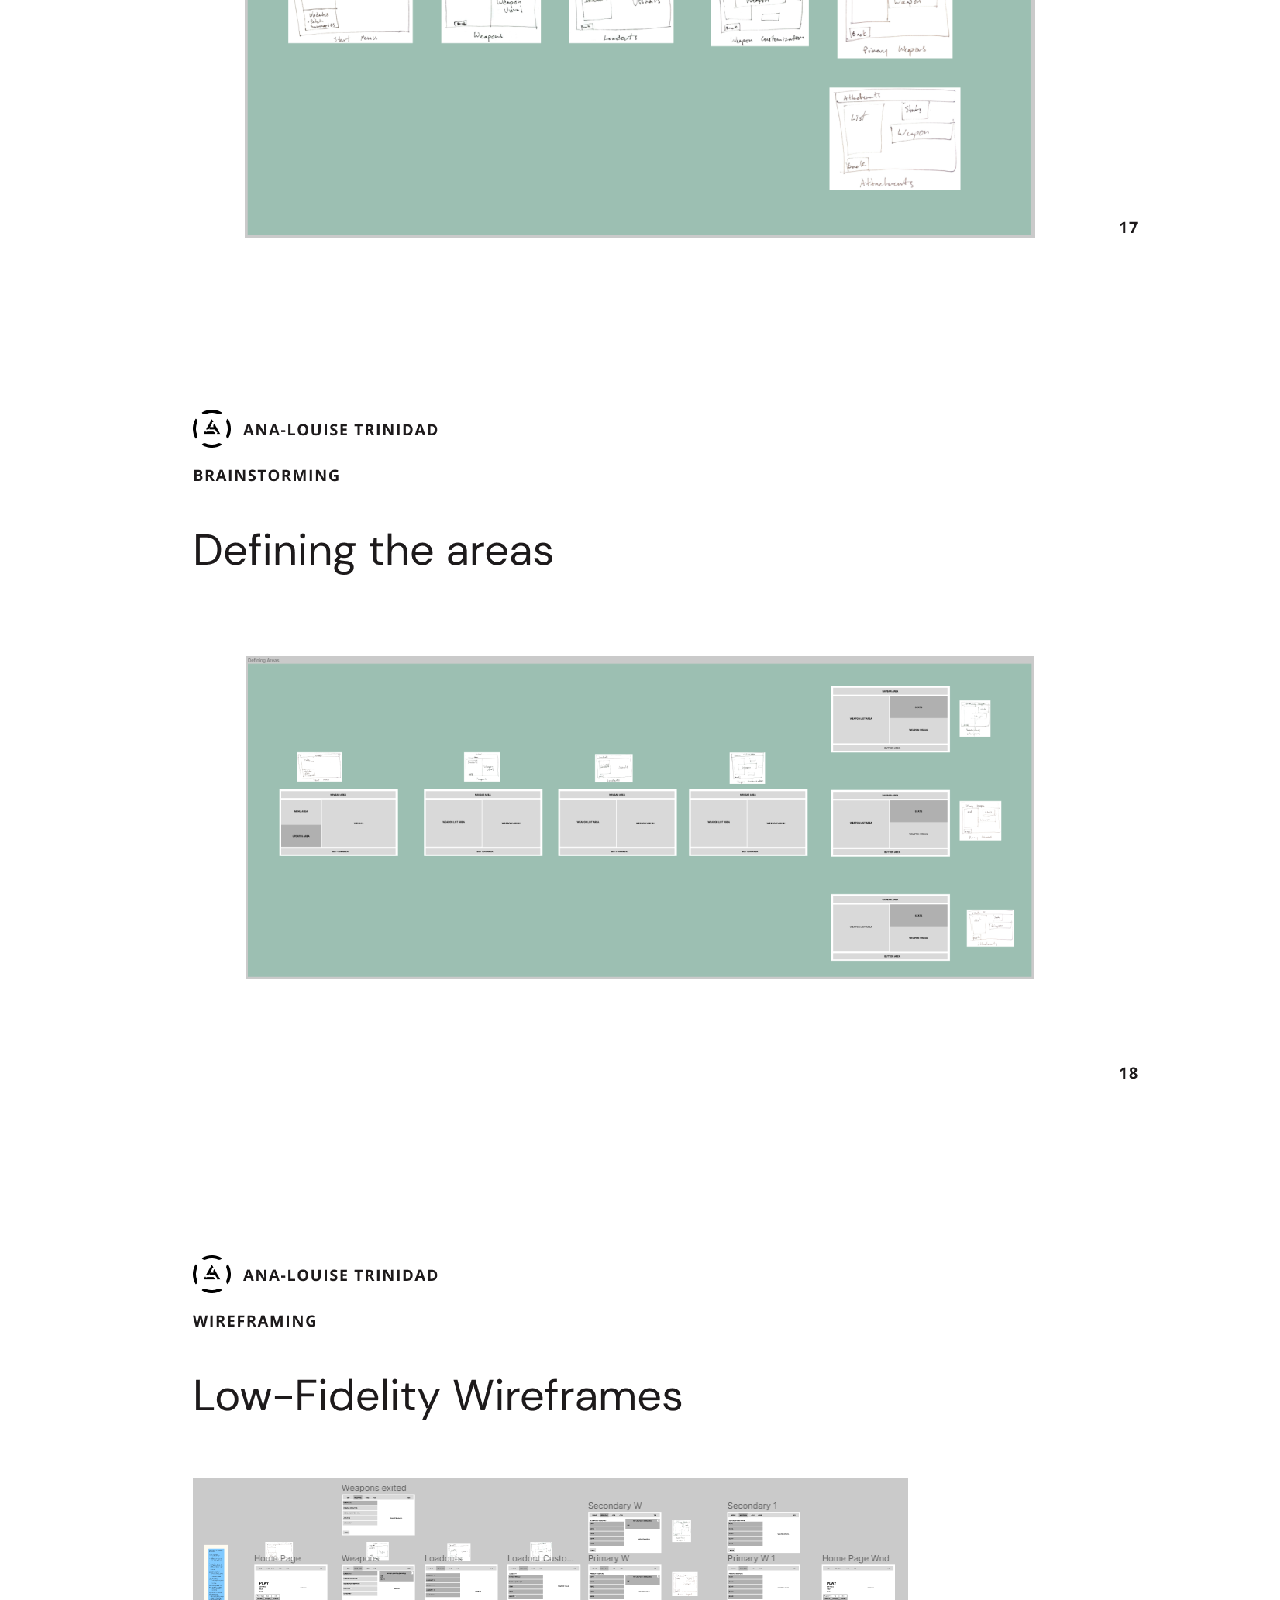
==== commit 8d3cb8db: "added slide deck and case study page" ====
--- a/fps-cs-page.html
+++ b/fps-cs-page.html
@@ -53,8 +53,8 @@
         <div class="container">
           <div class="row align-items-center">
             <div class="col-md-12" data-aos="fade-up">
-              <h2>UC Berkeley UX/UI Bootcamp Highlight Reel</h2>
-              <p>Fall '22 - Spring '23</p>
+              <h2>FPS Feature Case Study</h2>
+              <p>A Games Research and User Experience case study</p>
             </div>
           </div>
         </div>
@@ -63,11 +63,9 @@
           <div class="container">
             <div class="row align-items-center">
               <div class="col-md-12" data-aos="fade-up">
-                <img src="./assets/img/Portfolio-ucb/[ Highlight Reel ] UX Portfolio-01.png" alt="Resume Page 1" class="img-fluid">
-                <img src="./assets/img/Portfolio-ucb/[ Highlight Reel ] UX Portfolio-02.png" alt="Resume Page 2" class="img-fluid">
-                <img src="./assets/img/Portfolio-ucb/[ Highlight Reel ] UX Portfolio-03.png" alt="Resume Page 3" class="img-fluid">
+                <img src="./assets/img/fps-feature-cs/FPS Feature Case Study Slide Deck.png" alt="Slide Deck" class="img-fluid">
 
-                <div class="site-section pb-0">
+                <!-- <div class="site-section pb-0">
                     <div class="container">
                       <div class="row align-items-stretch">
                         <div class="col-md-8" data-aos="fade-up">
@@ -99,7 +97,7 @@
                     </div>
 
                 <img src="./assets/img/Portfolio-ucb/[ Highlight Reel ] UX Portfolio-25.png" alt="Resume Page 25" class="img-fluid">
-              </div>
+              </div> -->
 
             </div>
           </div>
--- a/assets/css/style.css
+++ b/assets/css/style.css
@@ -51,9 +51,10 @@
 
 #profile-photo {
   border-radius: 100%;
-  width: auto;
+  width: 20vw;
   text-align: center;
   padding: 2rem;
+  object-fit: cover;
 }
 
 .section {
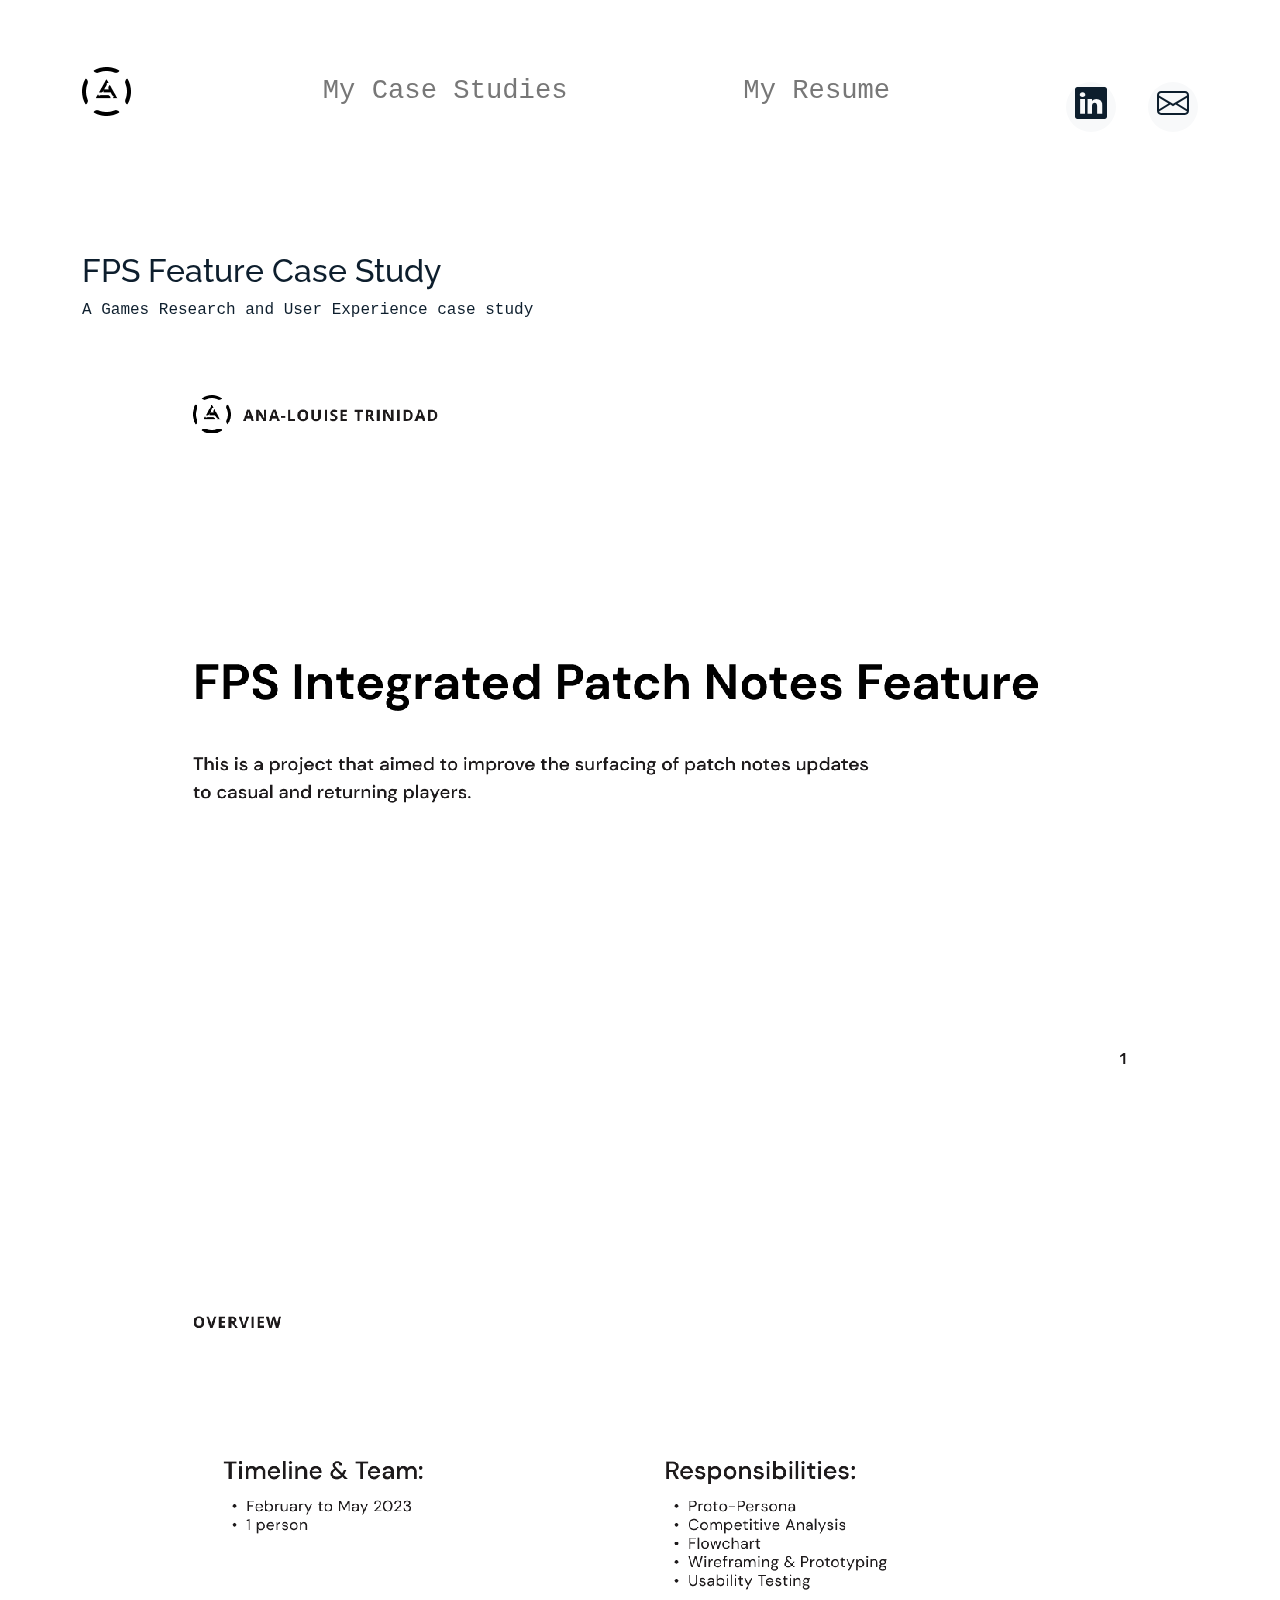
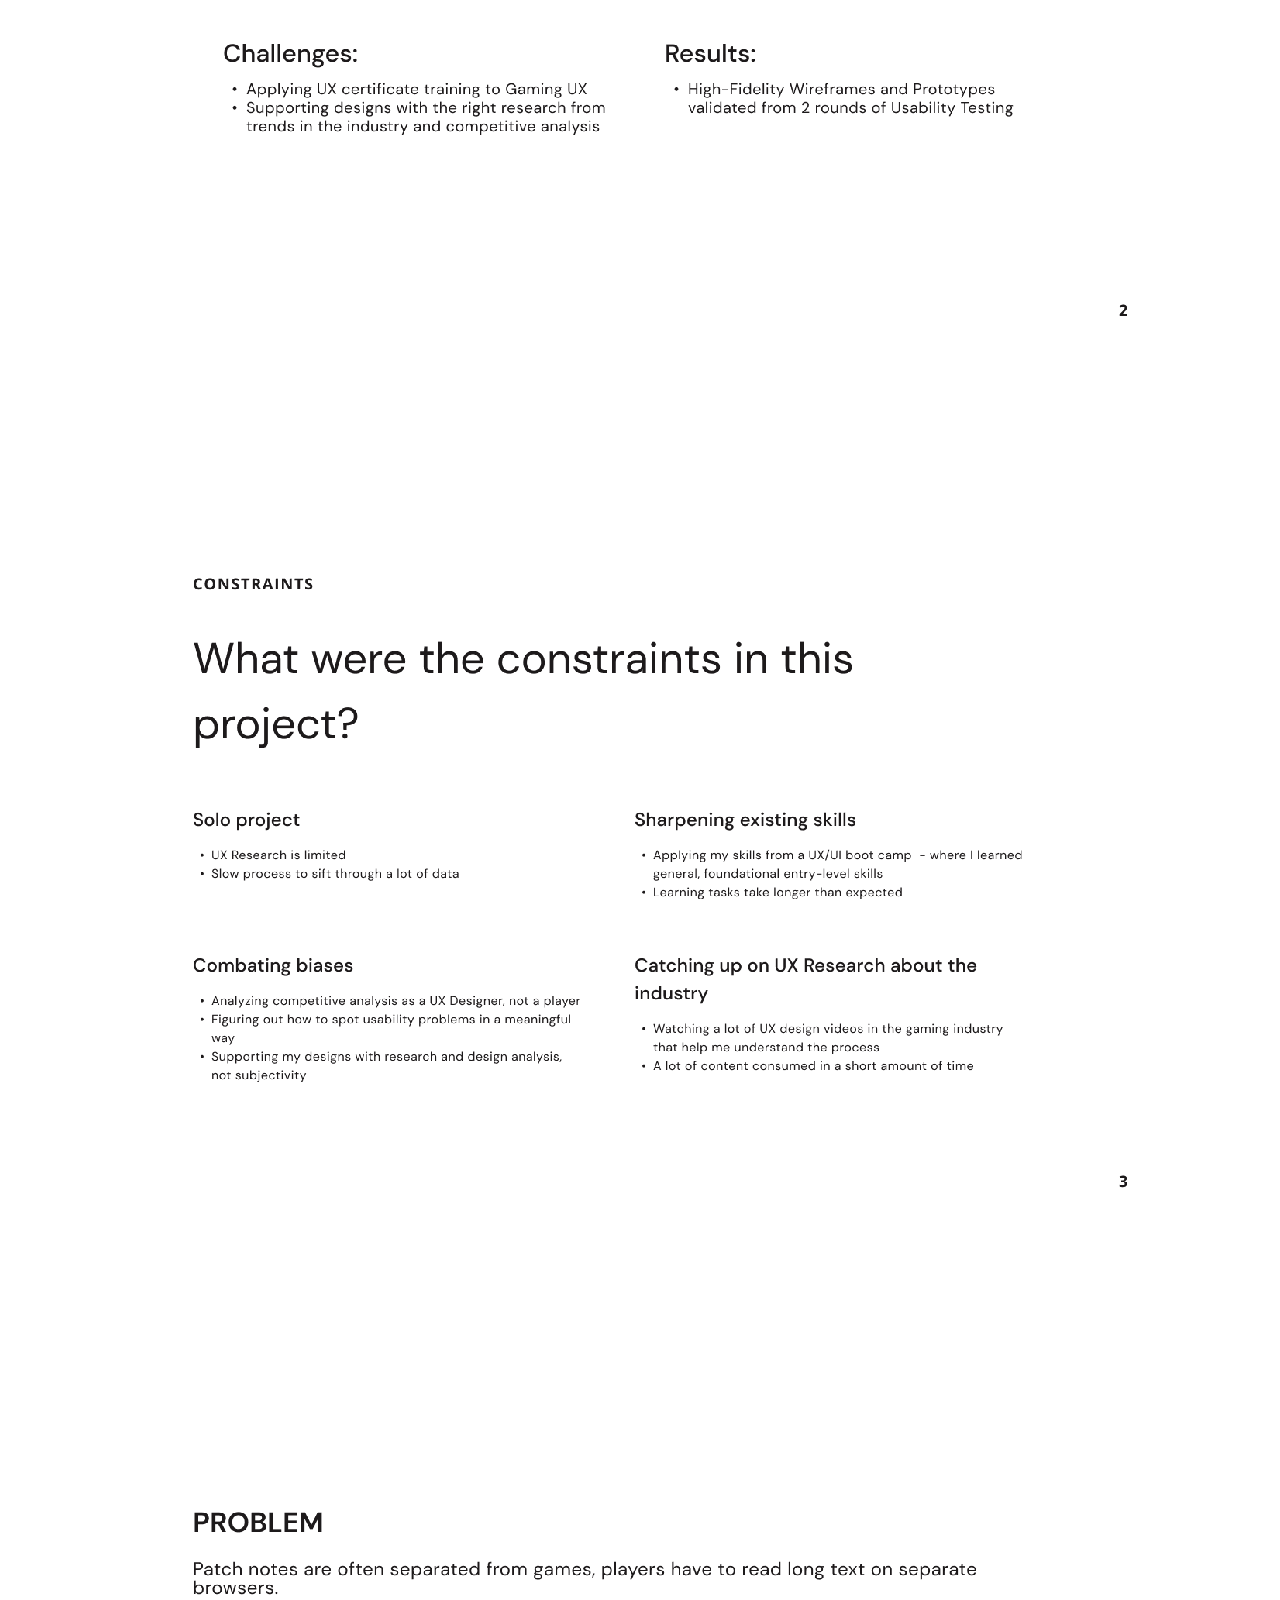
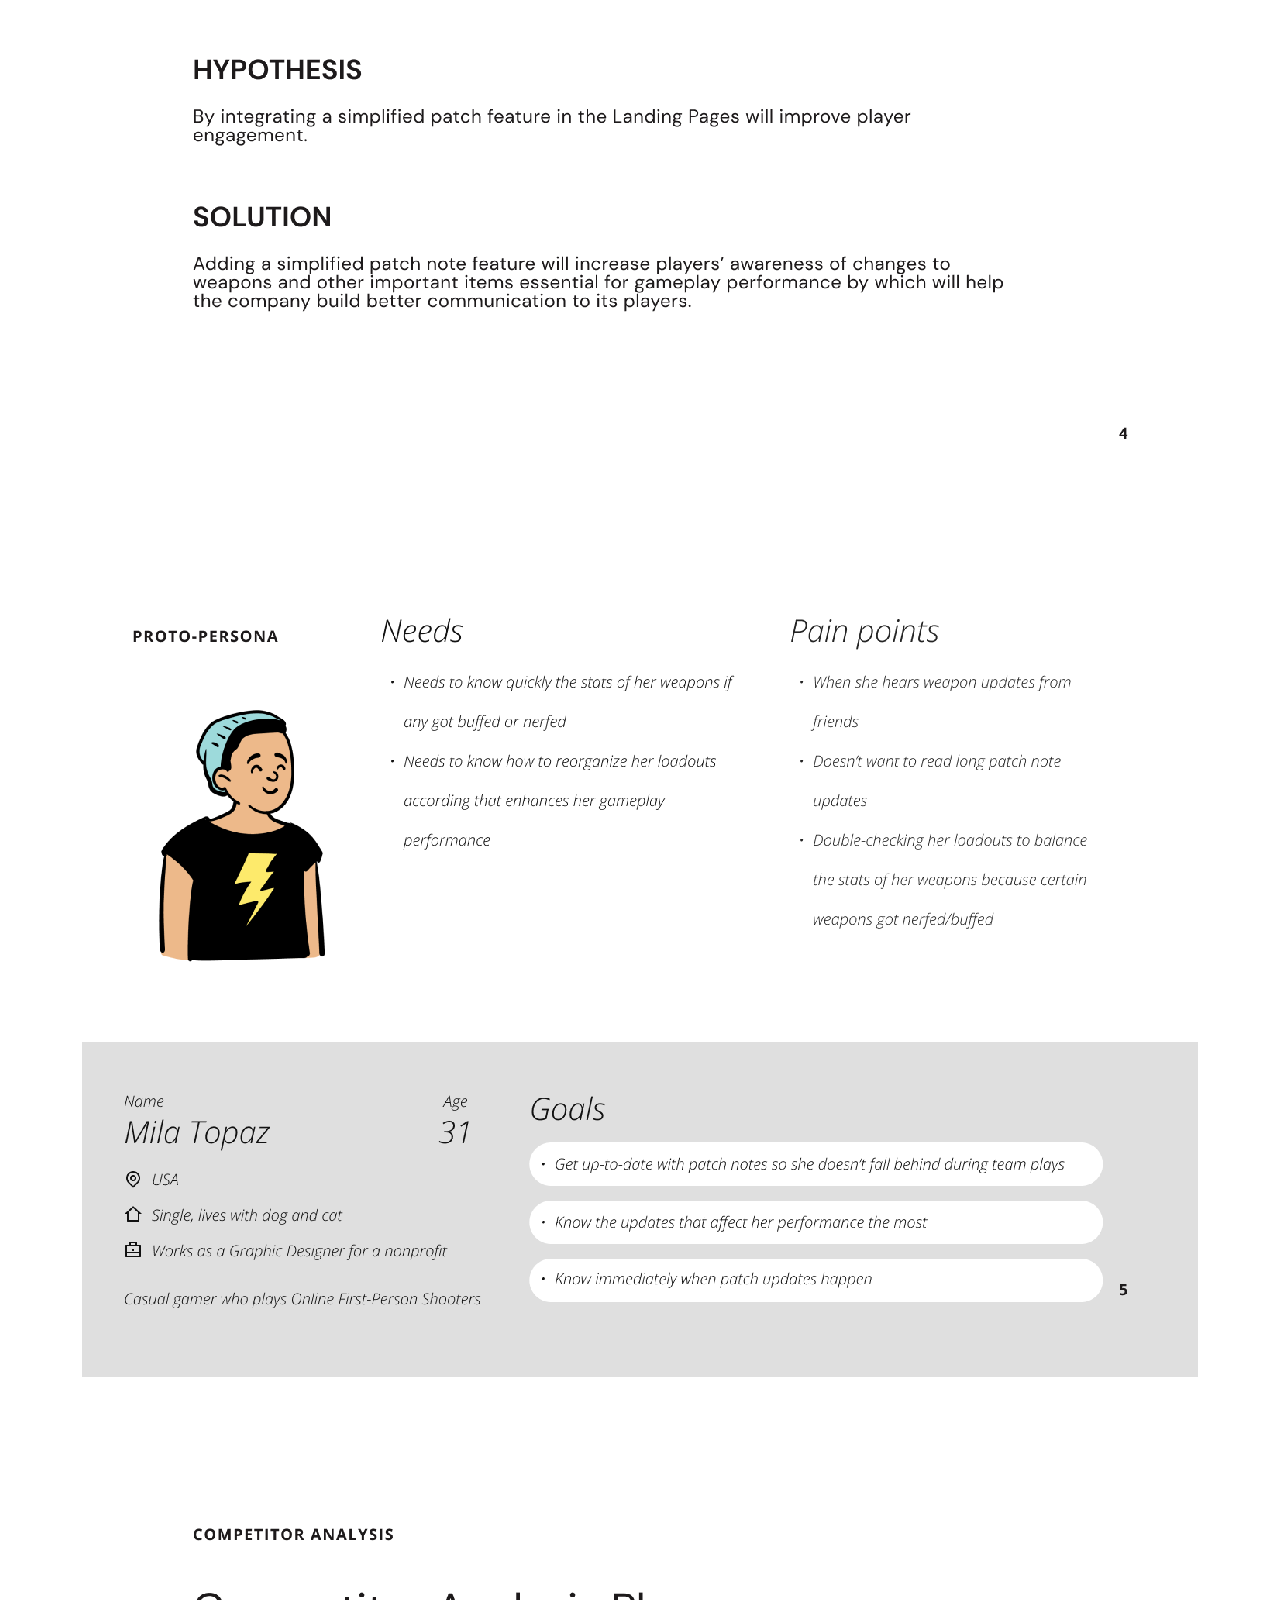
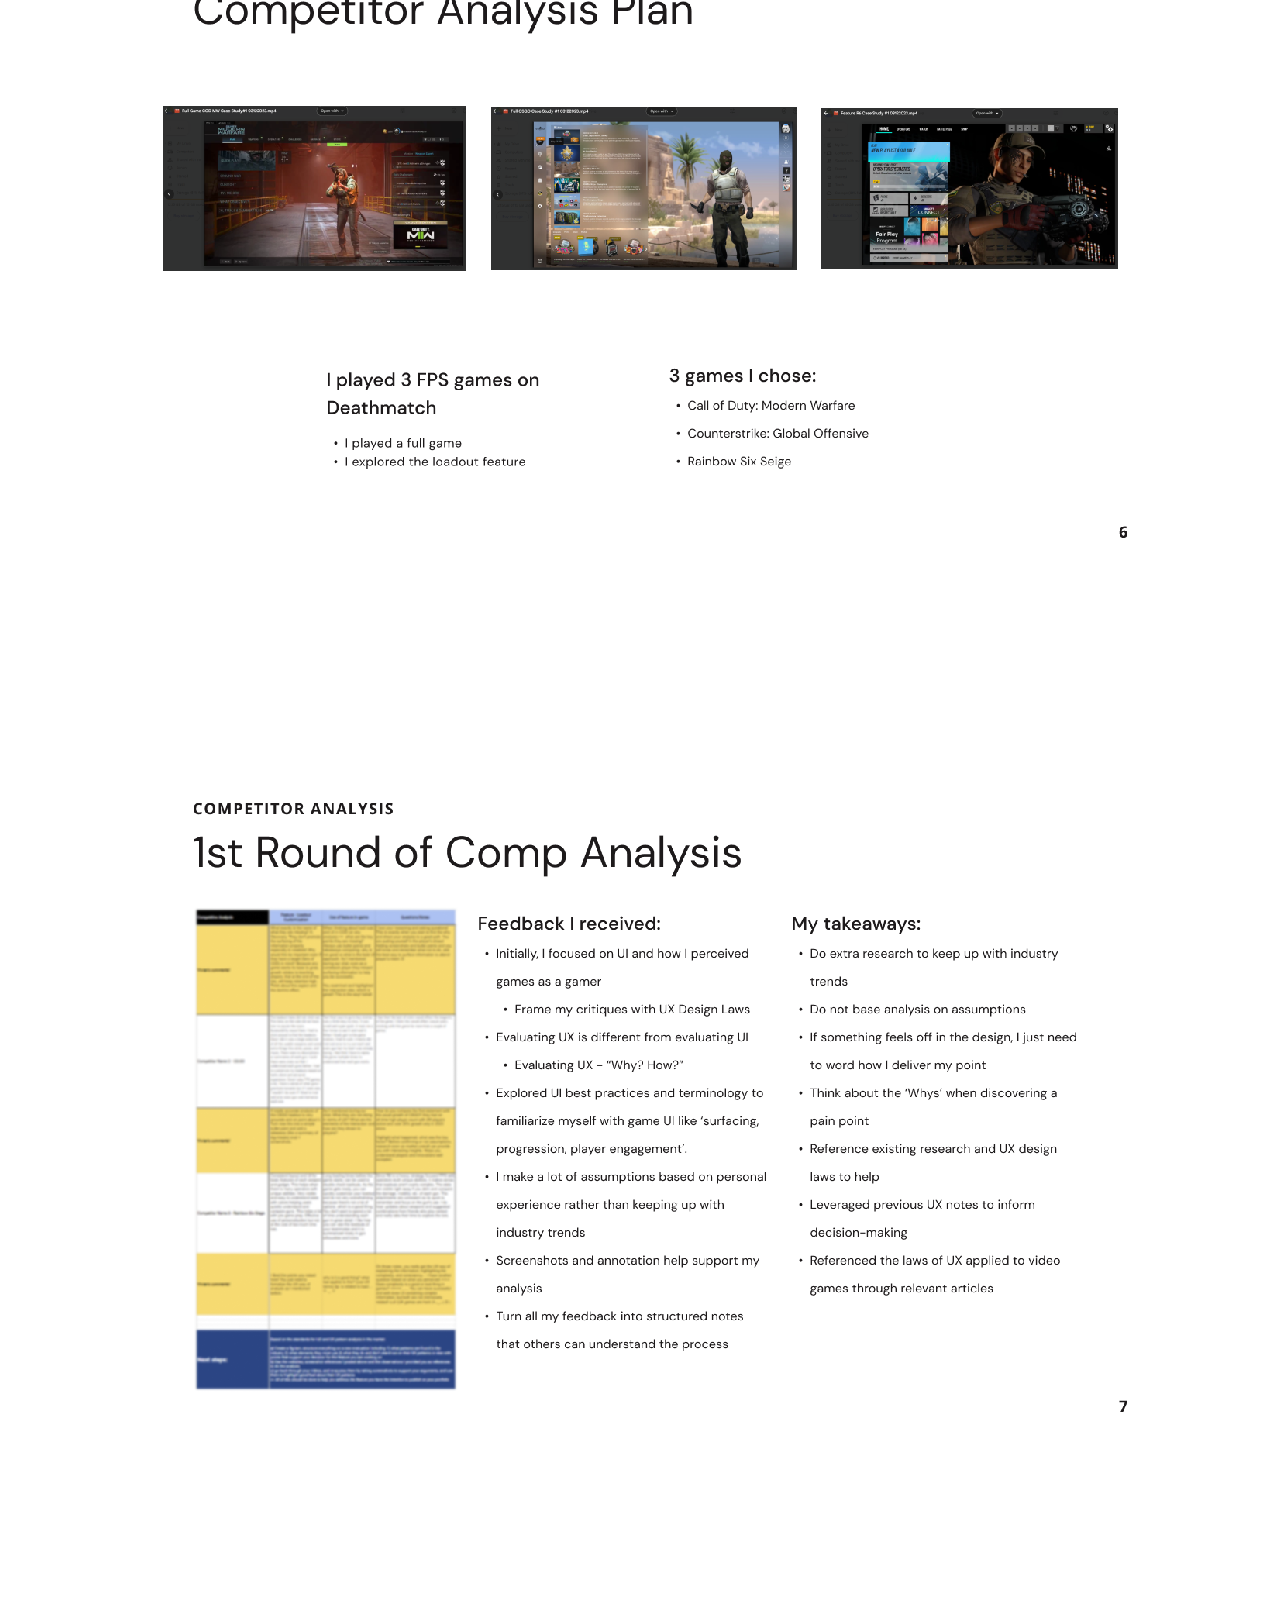
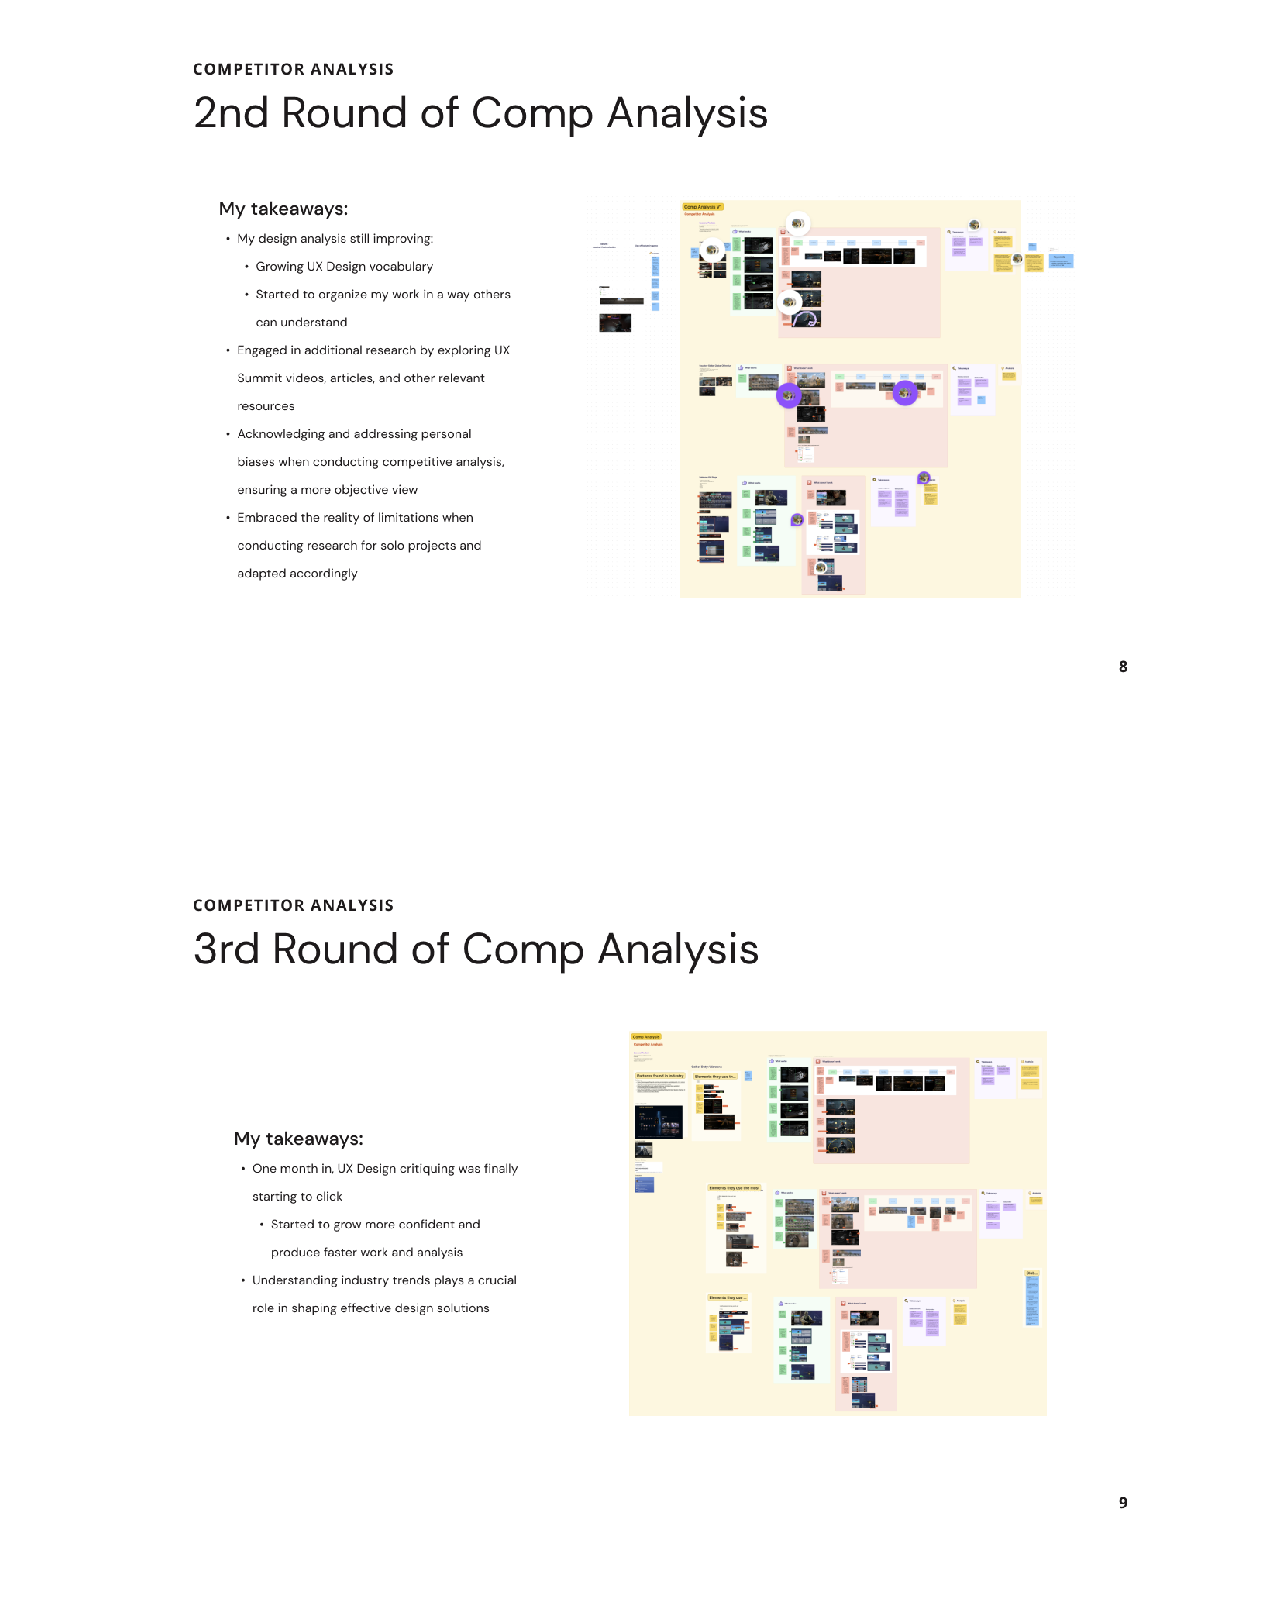
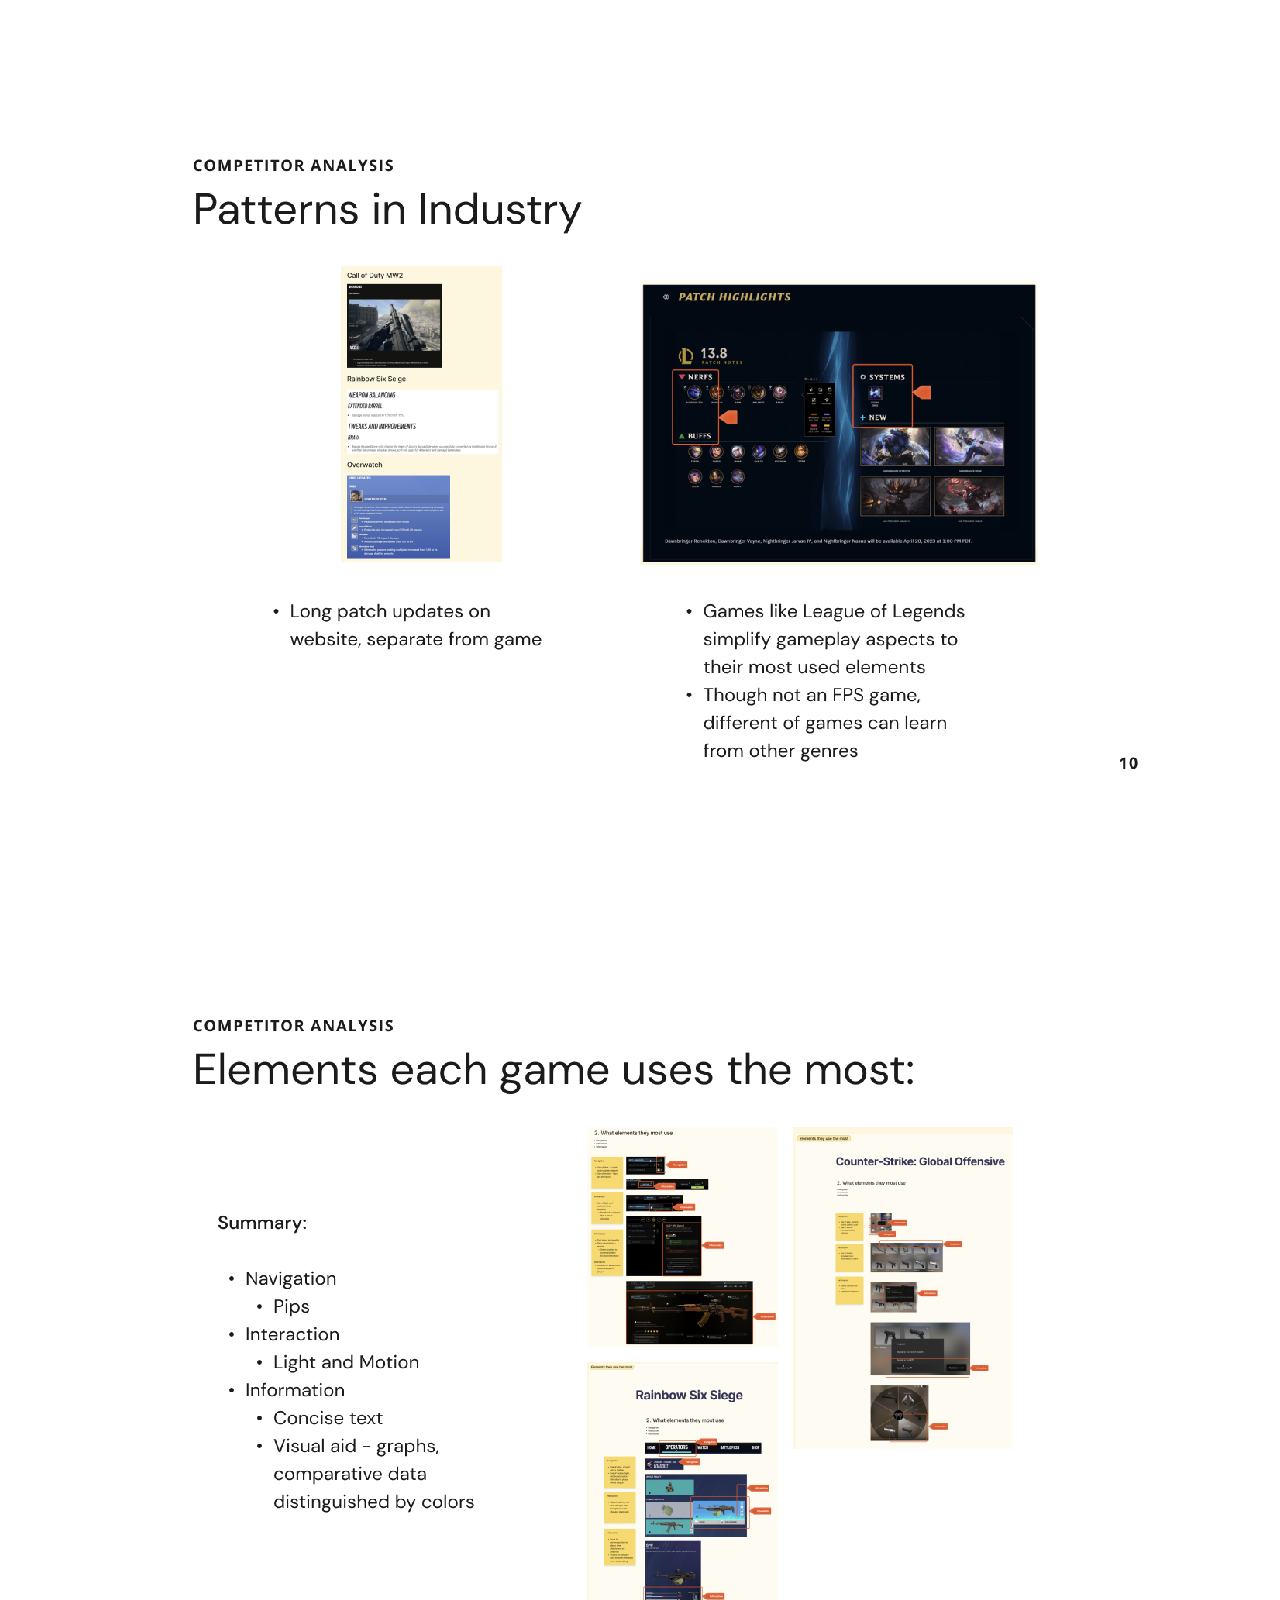
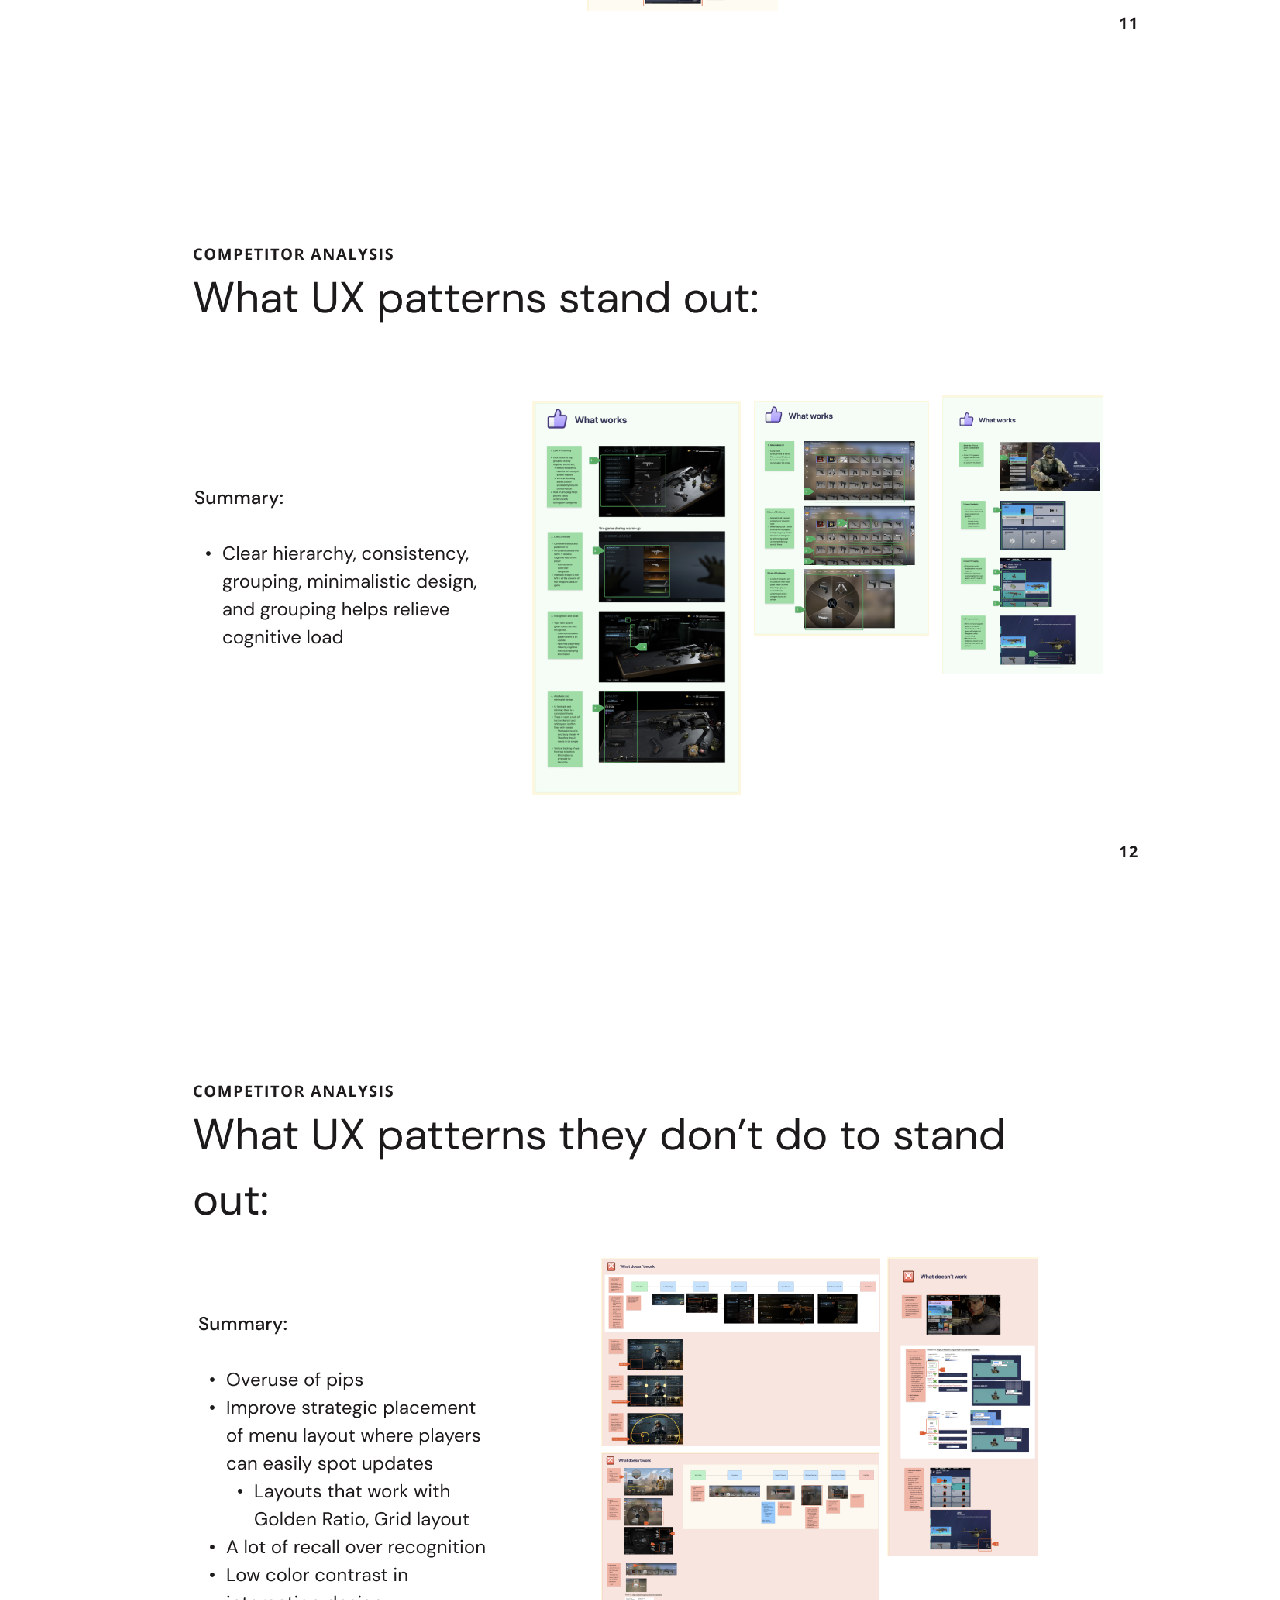
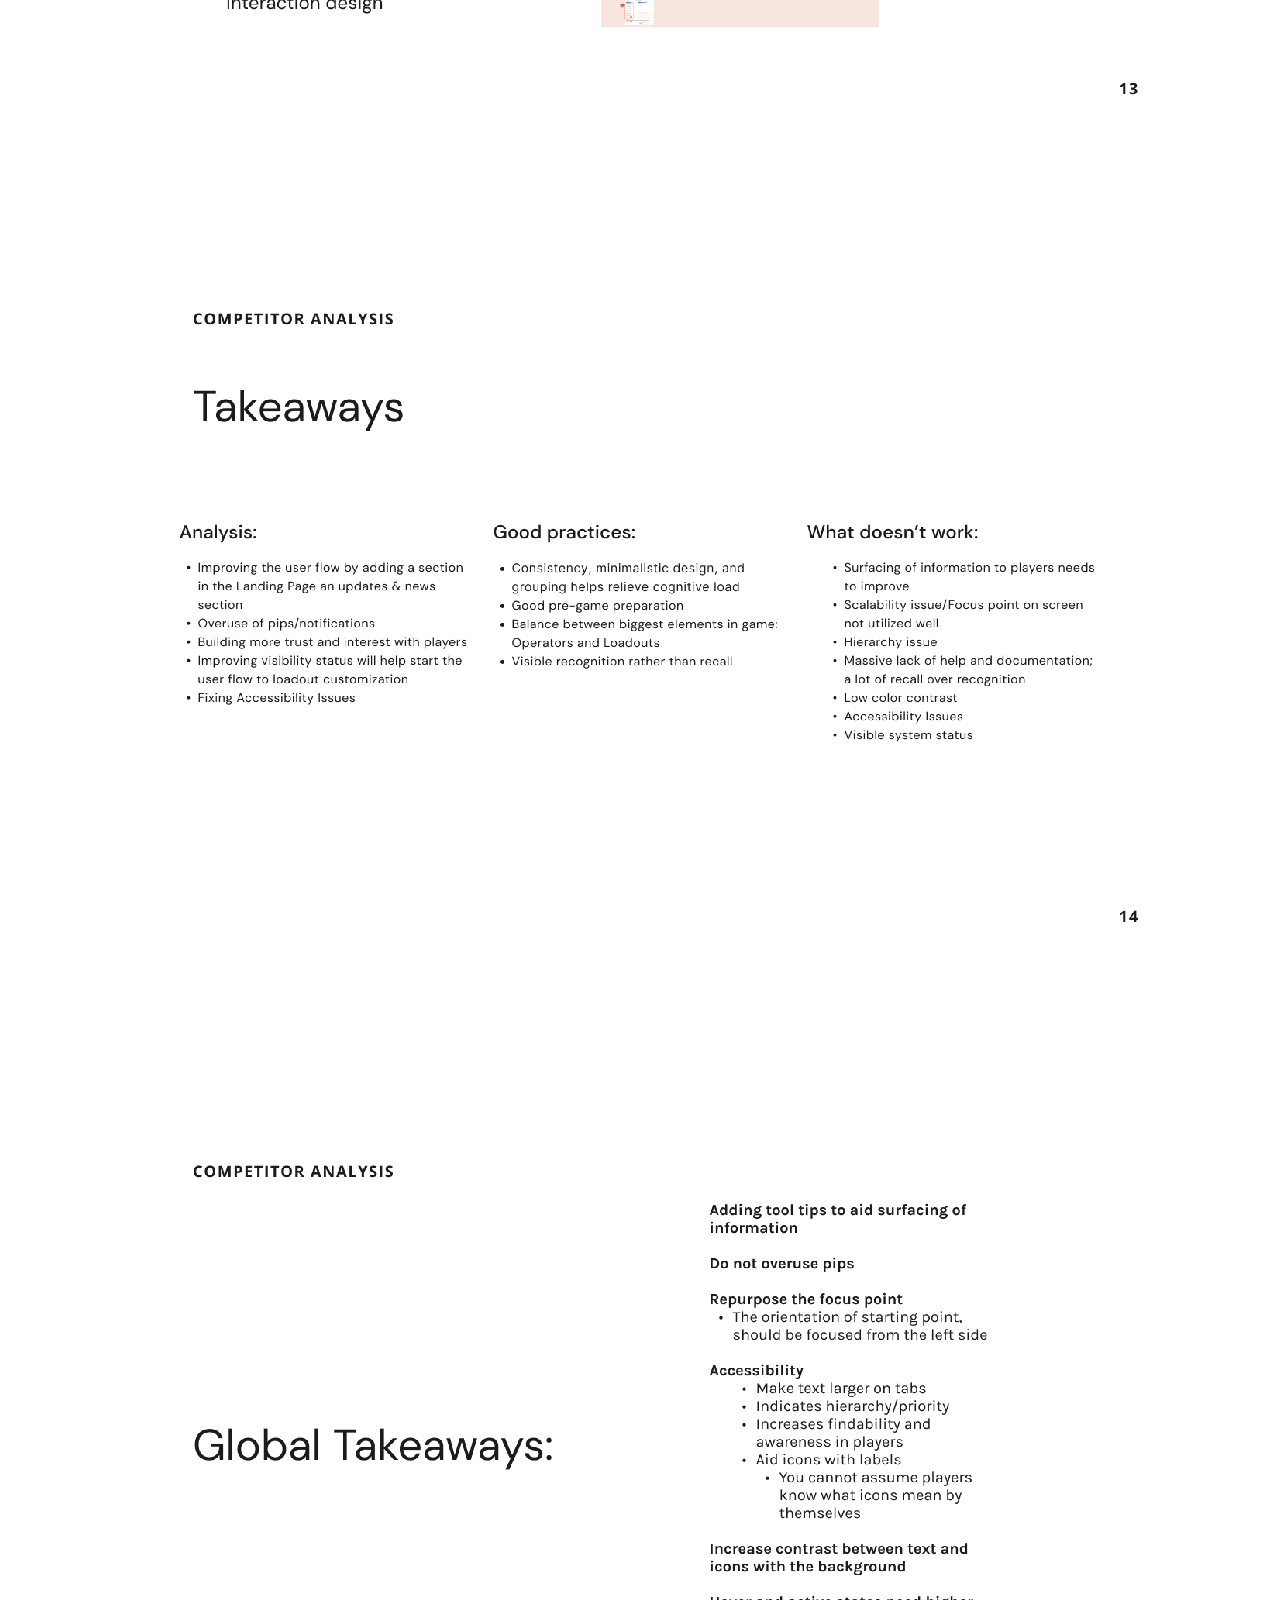
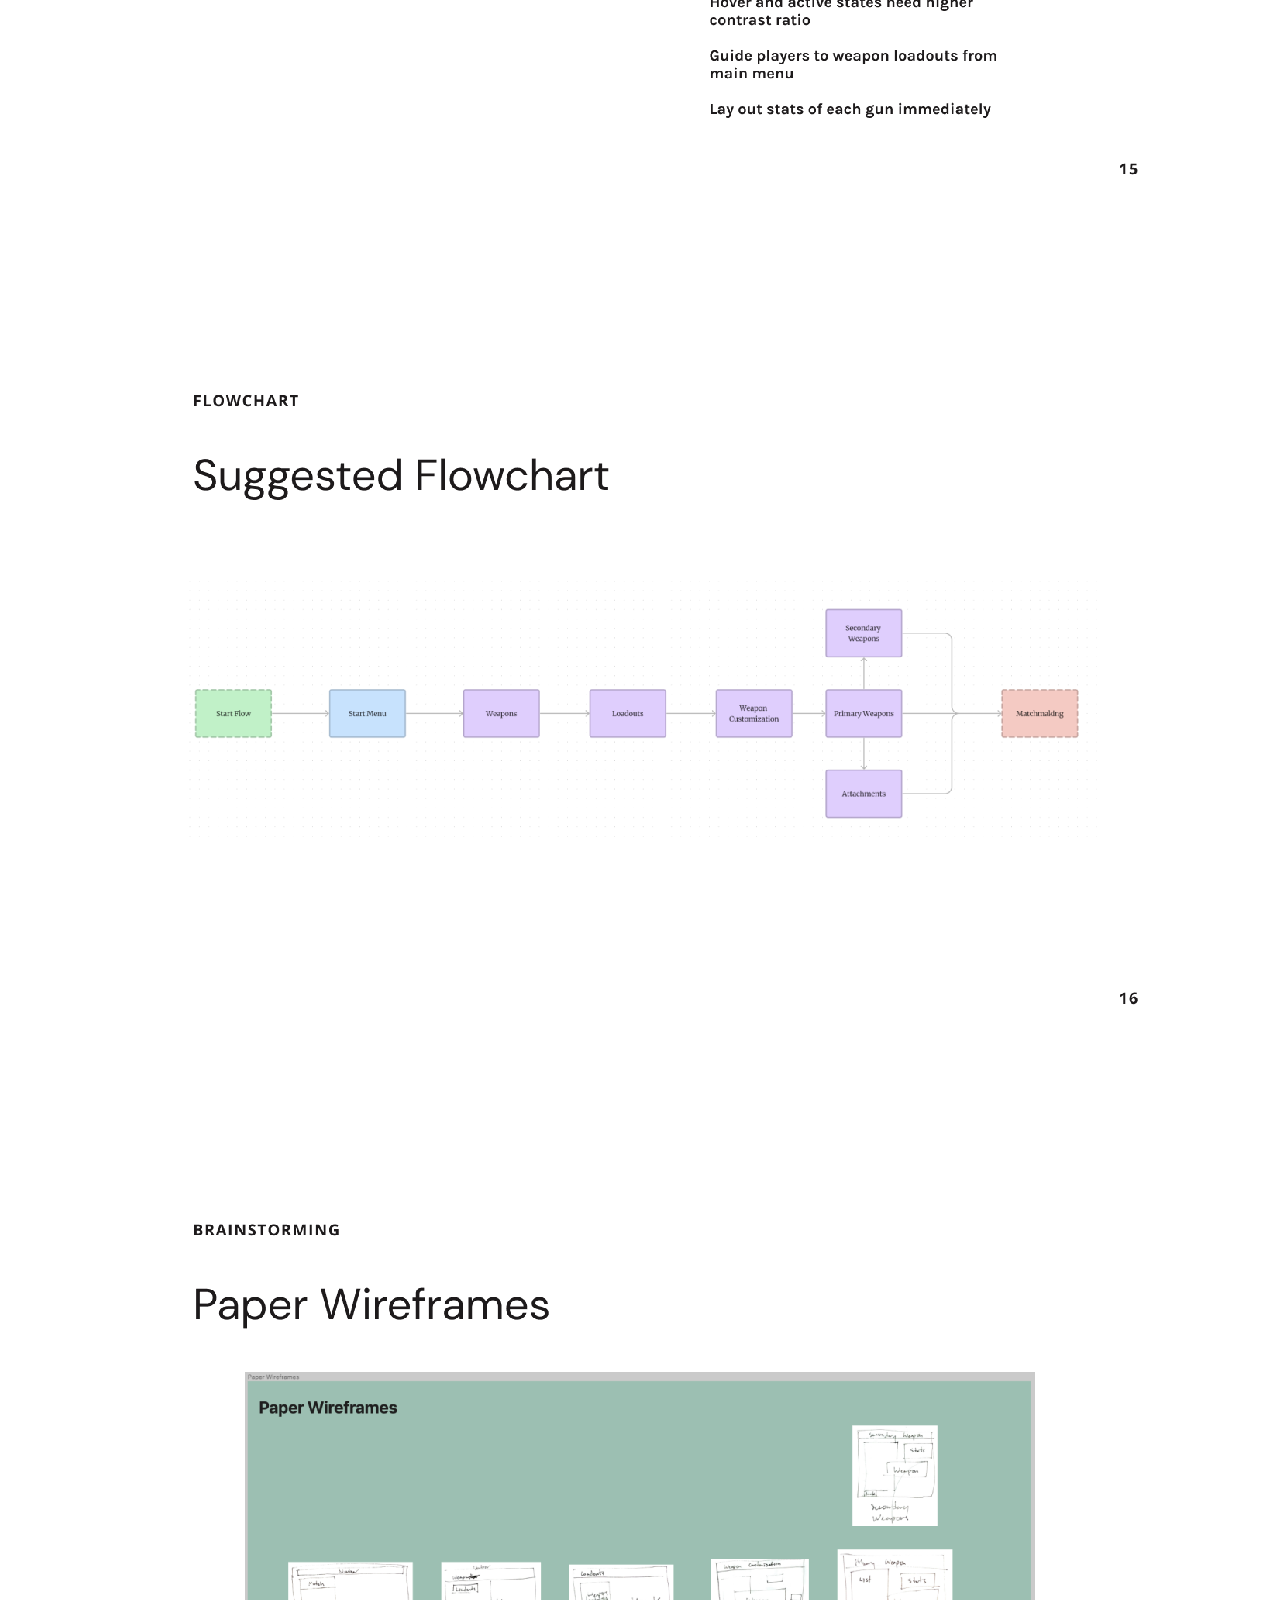
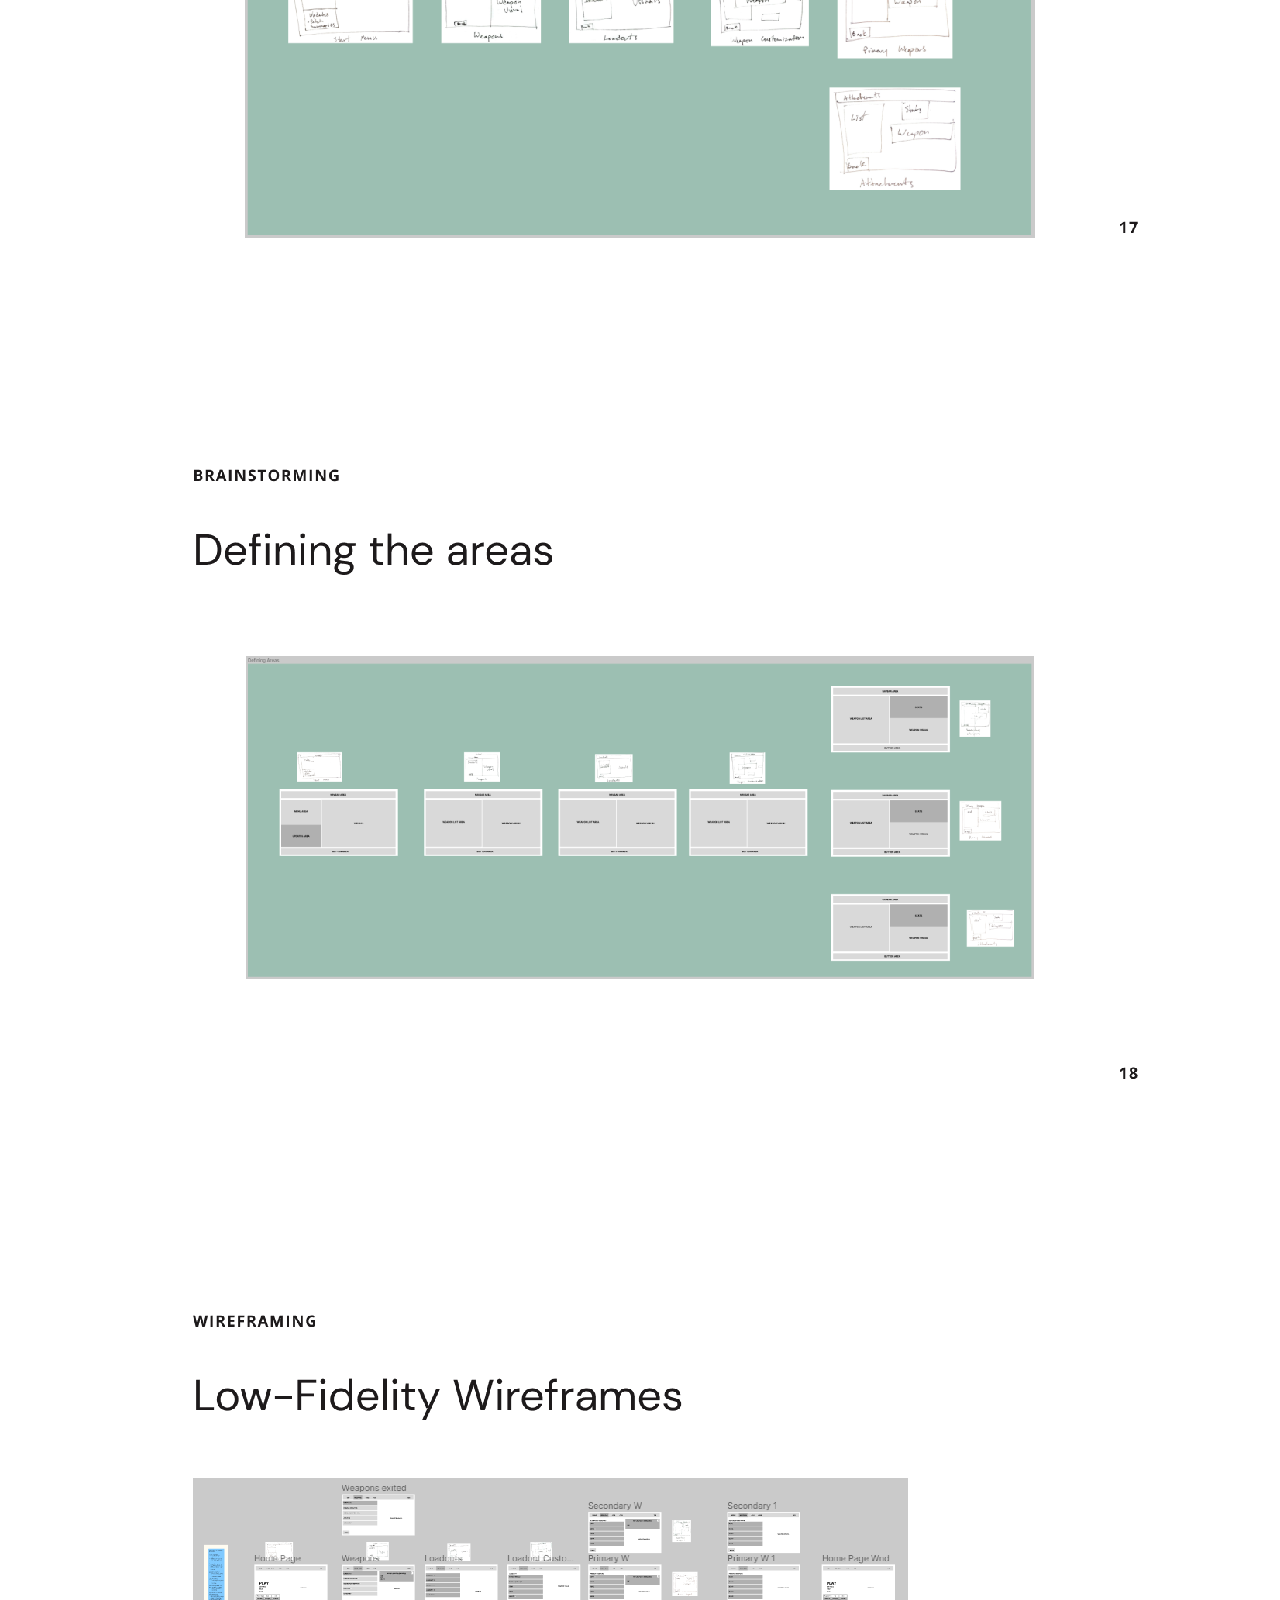
==== commit 6741d960: "added more options to navbar, fixed target blanks" ====
--- a/fps-cs-page.html
+++ b/fps-cs-page.html
@@ -38,16 +38,22 @@
 
   <!-- ======= Navbar ======= -->
   <main id="main">
-  <nav class="navbar navbar-light custom-navbar">
-    <div class="container">
-      <a class="navbar-brand" href="index.html"><img src="./assets/img/logo.png" alt="Logo"> Ana-Louise</a>
-      <div class="social d-flex justify-content-end">
-        <a href="https://www.linkedin.com/in/ana-louise-trinidad/"><span class="bi bi-linkedin"></span></a>
-        <a href="mailto:anamtrinidad@outlook.com"><span class="bi bi-envelope"></span></a>
-      </div>
-      </a>
-    </div>
-  </nav>
+    <header data-aos="fade-up">
+      <main id="main">
+        <nav class="navbar navbar-light custom-navbar">
+          <div class="container">
+            <a class="navbar-brand" href="index.html"><img src="./assets/img/logo.png" alt="Logo"></a>
+            <a href="./index.html#projects"><span>My Case Studies</span></a>
+            <a href="./resume-page.html">My Resume</a>
+            <div class="social d-flex justify-content-end">
+              <a href="https://www.linkedin.com/in/ana-louise-trinidad/" target="_blank"><span class="bi bi-linkedin"></span></a>
+              <a href="mailto:anamtrinidad@outlook.com"><span class="bi bi-envelope"></span></a>
+            </div>
+            </a>
+          </div>
+        </nav>
+  
+      </header>
   
       <section class="section">
         <div class="container">
@@ -111,7 +117,7 @@
             <h5>CONTACT ME</h5>
           </div>
           <div class="social d-flex justify-content-center">
-            <a href="https://www.linkedin.com/in/ana-louise-trinidad/"><span class="bi bi-linkedin"></span></a>
+            <a href="https://www.linkedin.com/in/ana-louise-trinidad/" target="_blank"><span class="bi bi-linkedin"></span></a>
             <a href="mailto:anamtrinidad@outlook.com"><span class="bi bi-envelope"></span></a>
           </div>
   
--- a/assets/css/style.css
+++ b/assets/css/style.css
@@ -418,7 +418,7 @@
   }
 }
 
-.custom-navbar .navbar-brand {
+.custom-navbar {
   font-size: 1.7rem;
 }
 
